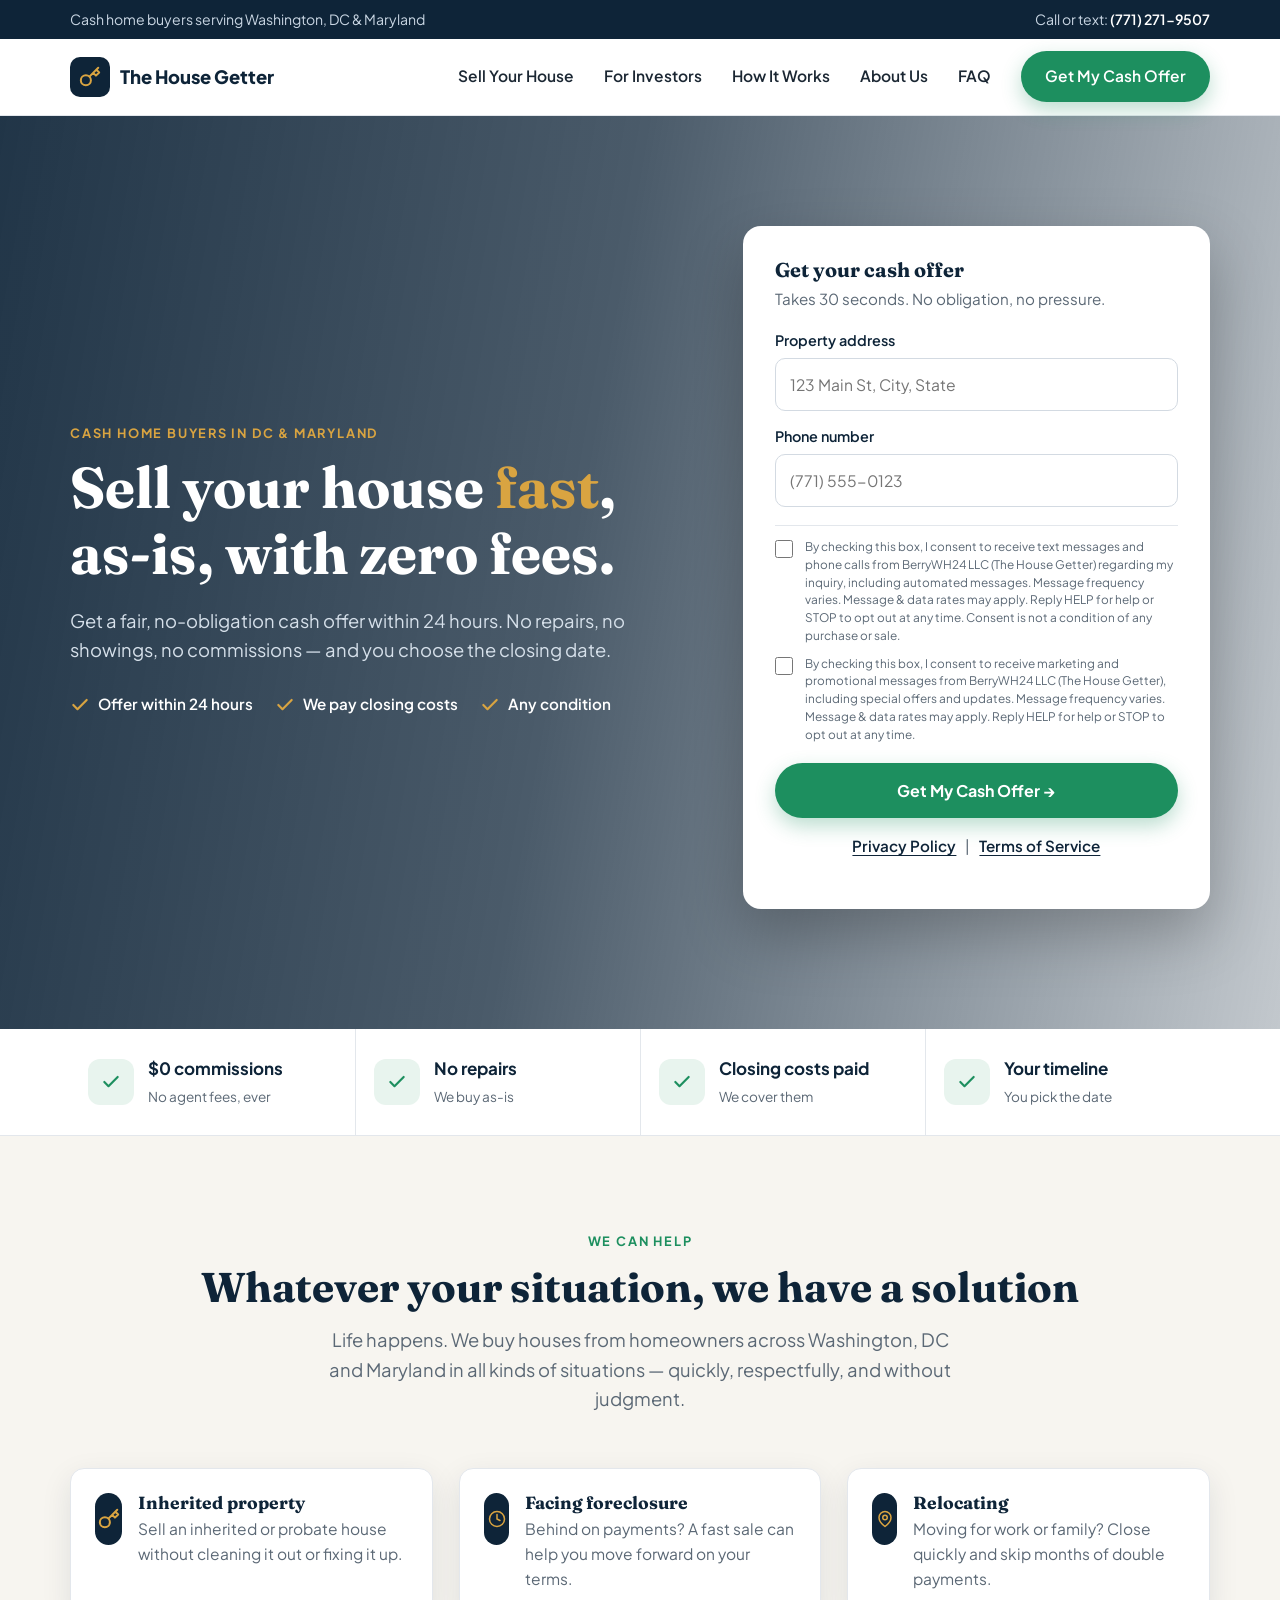
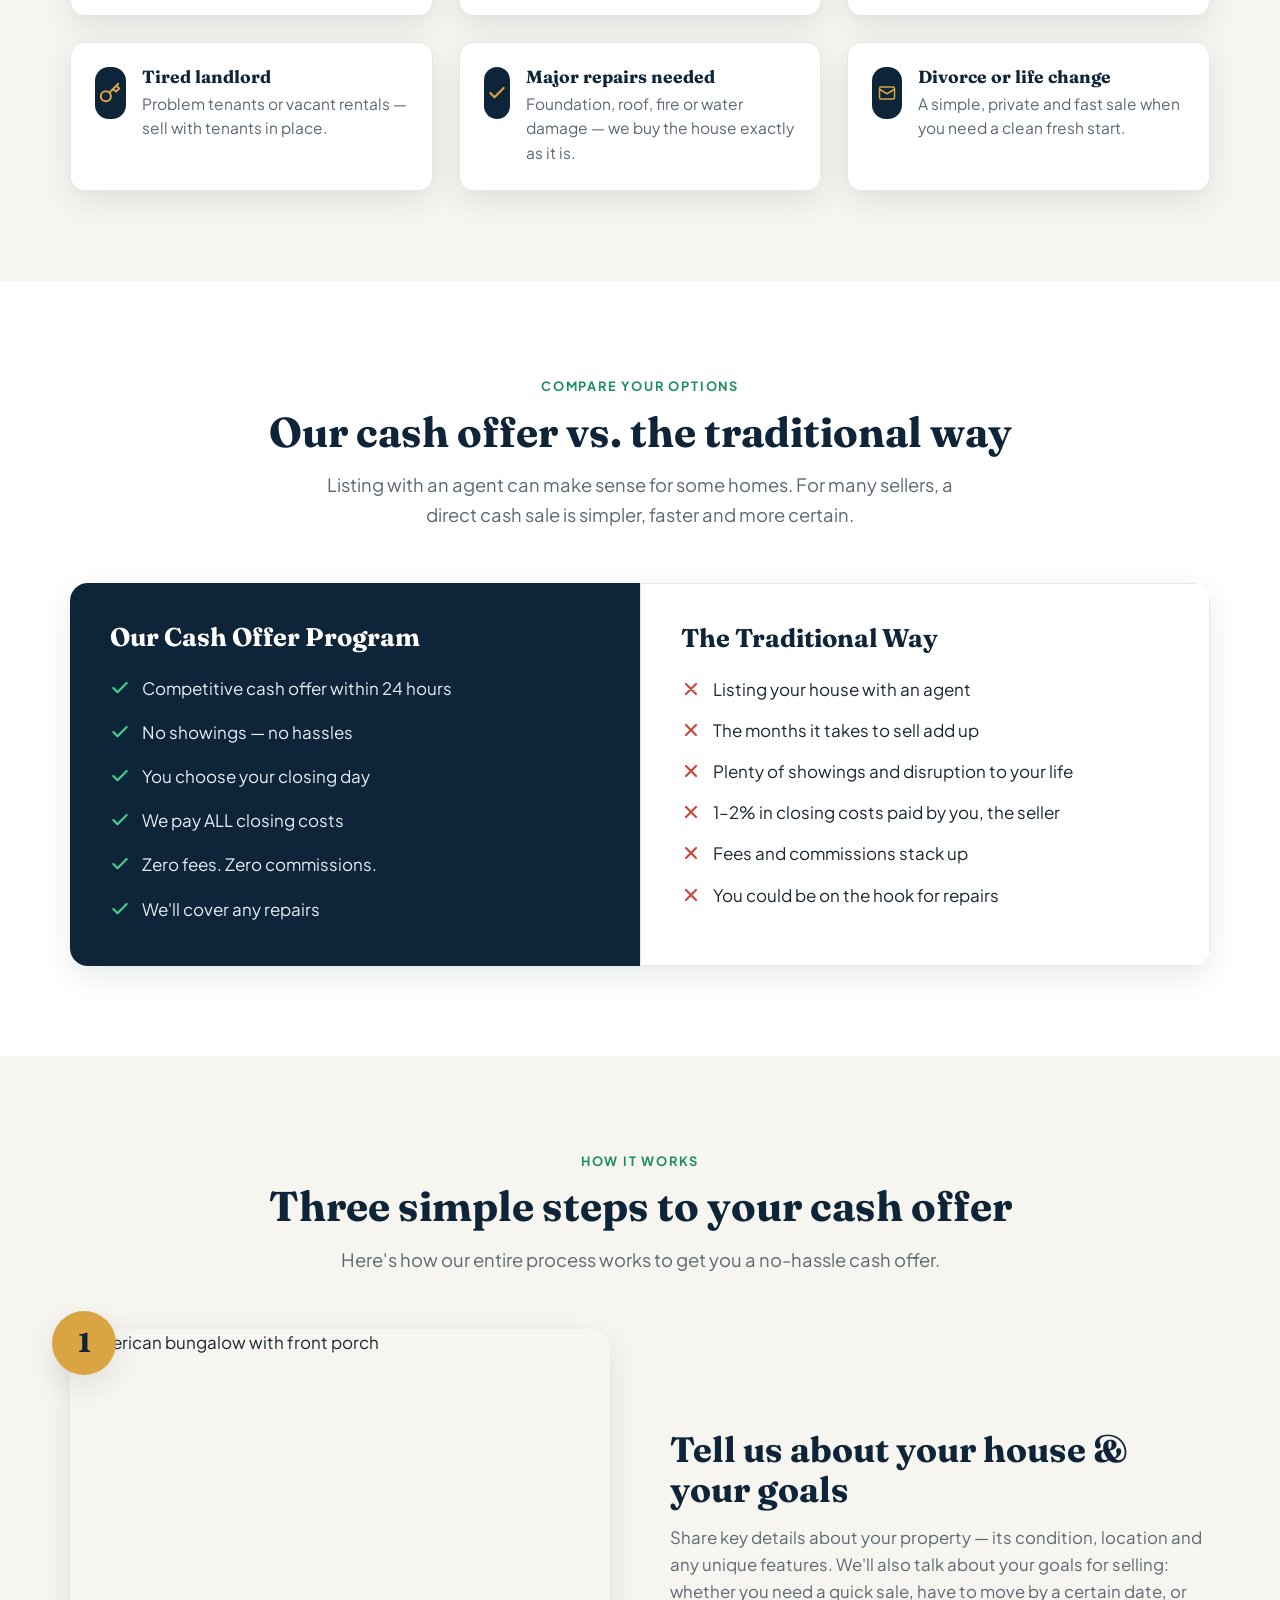
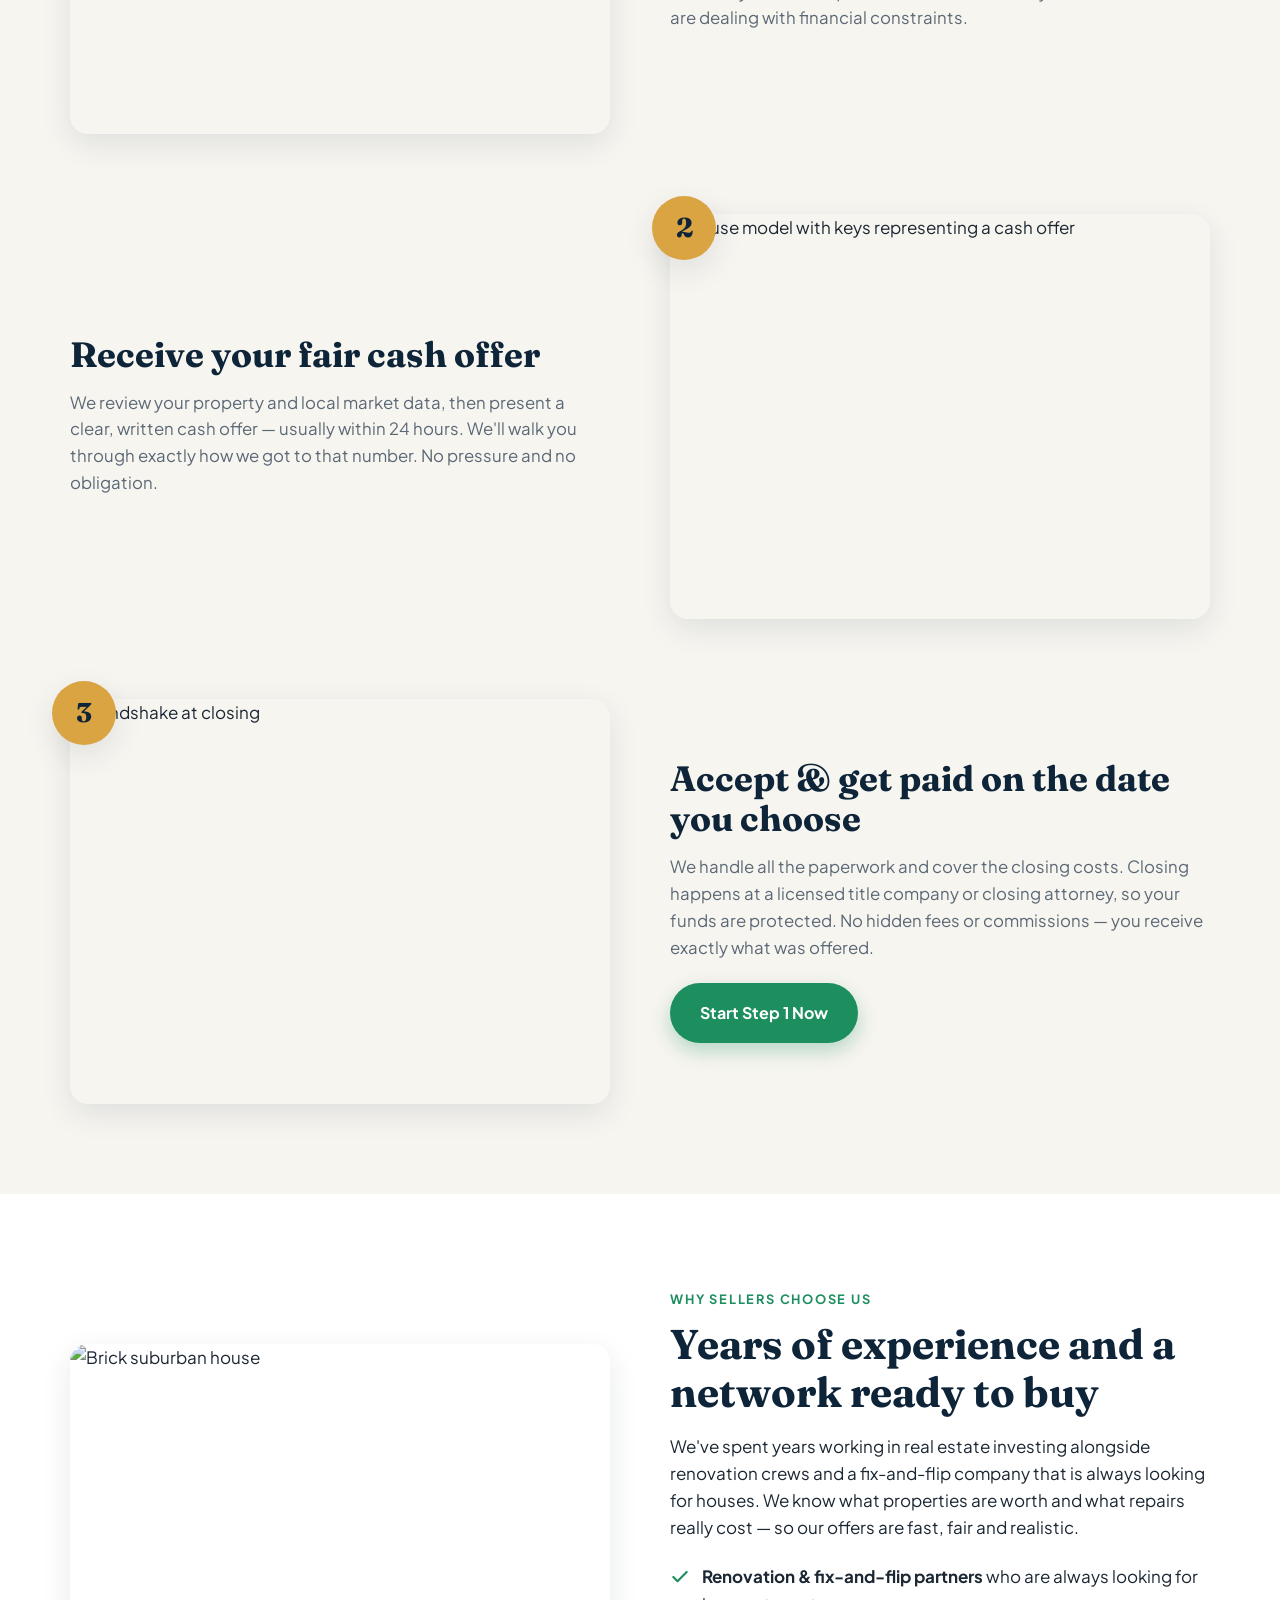
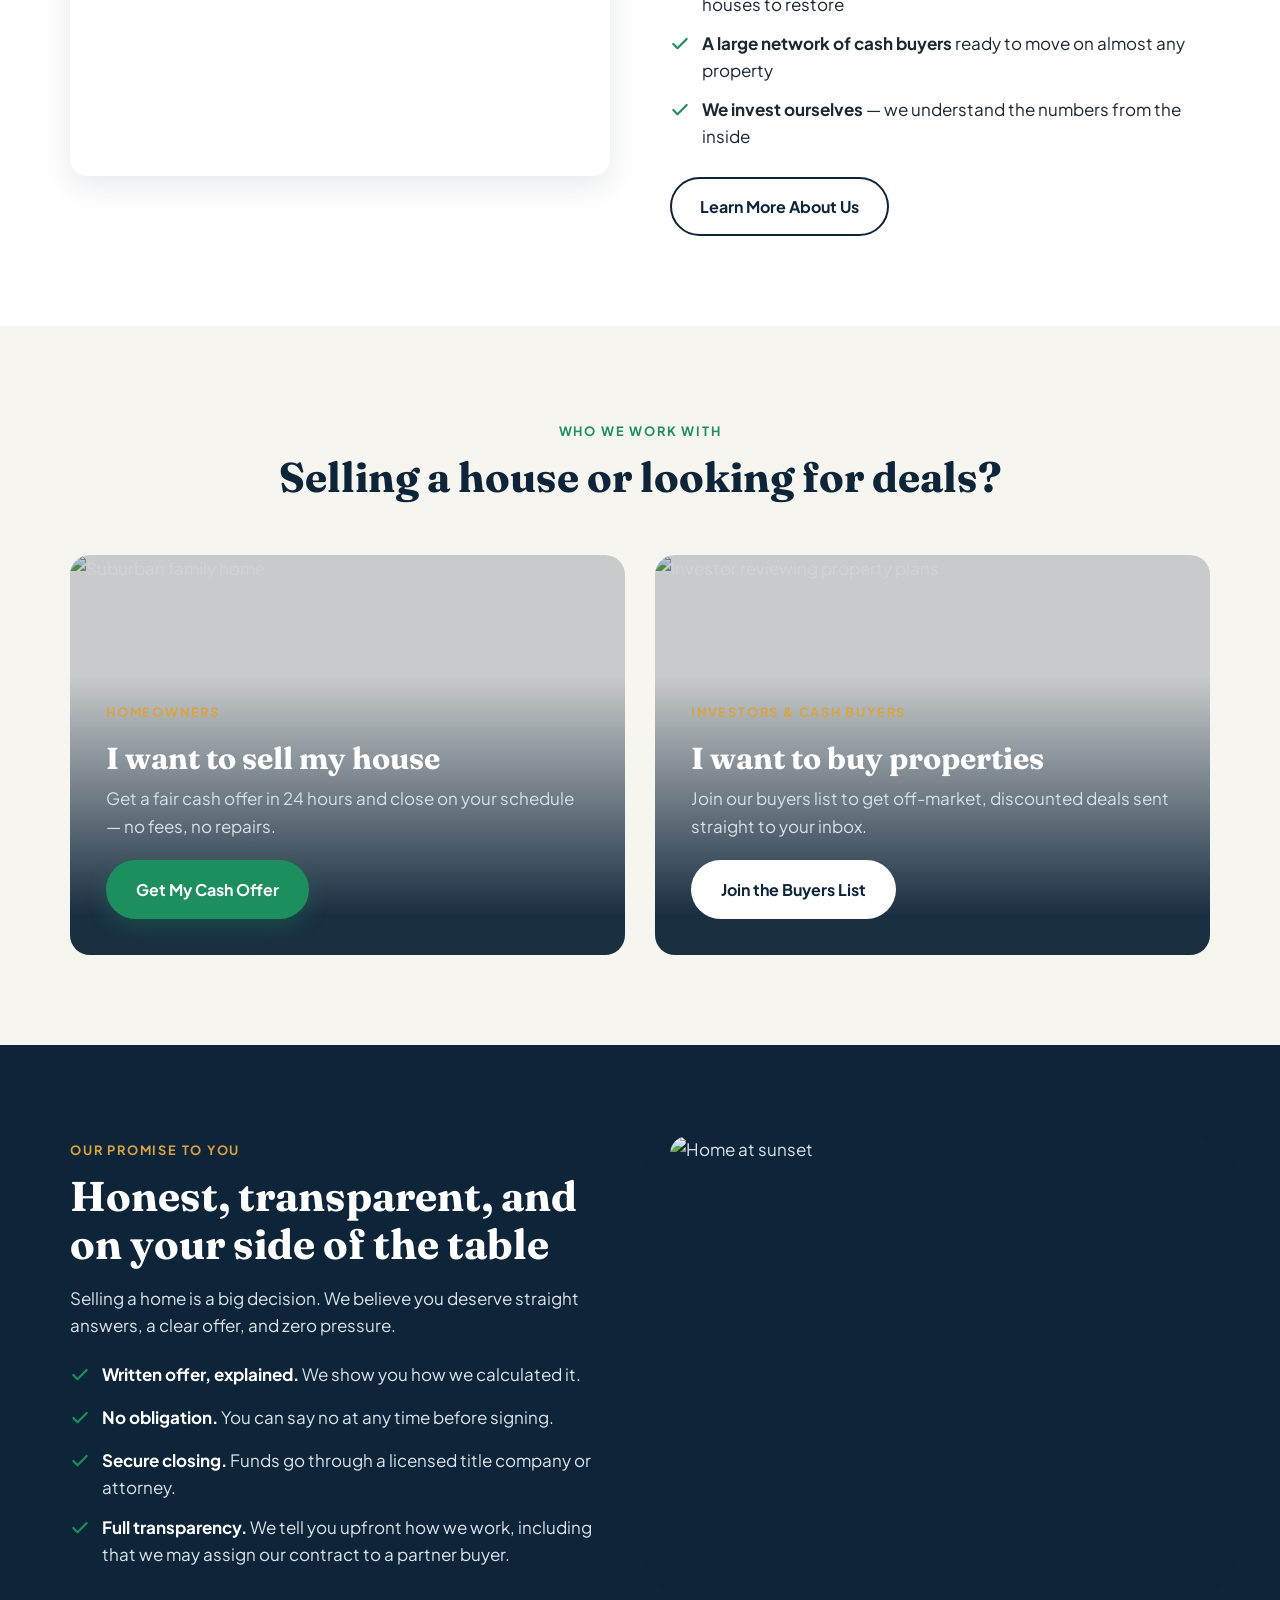
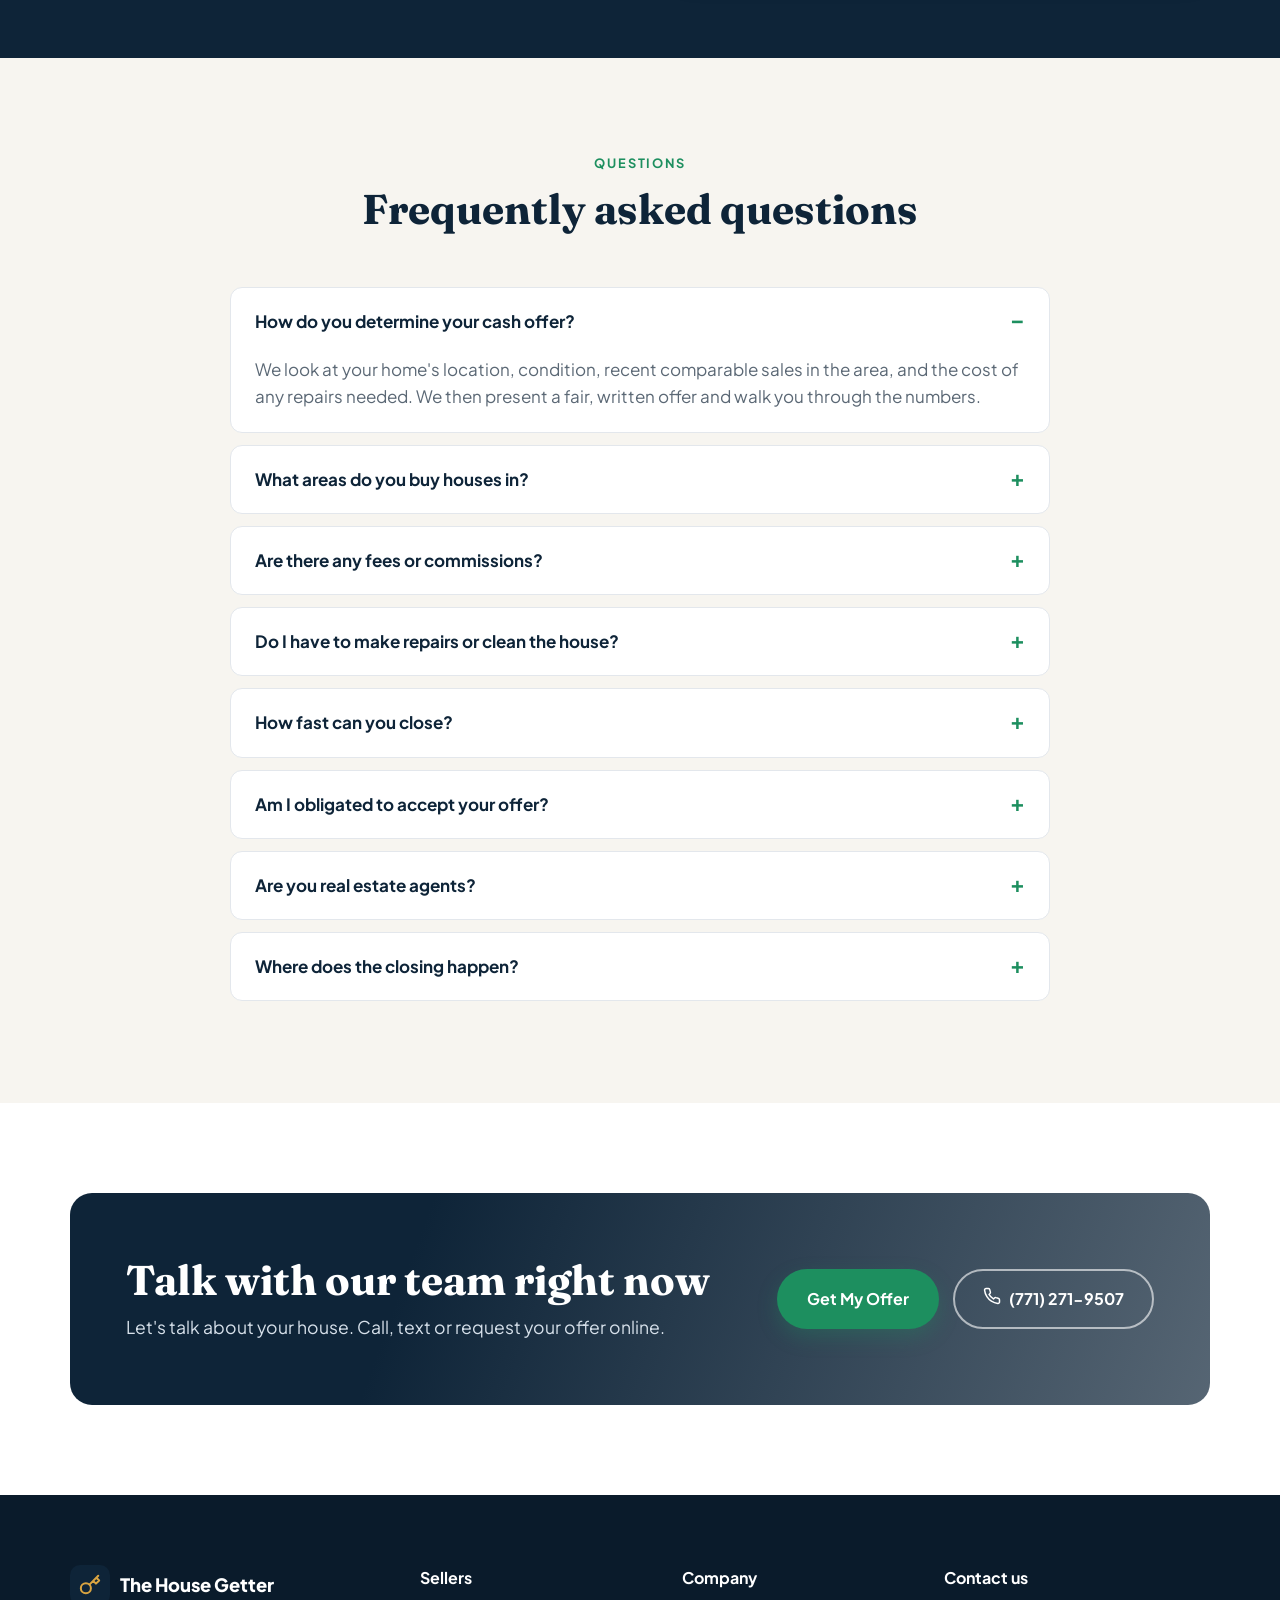
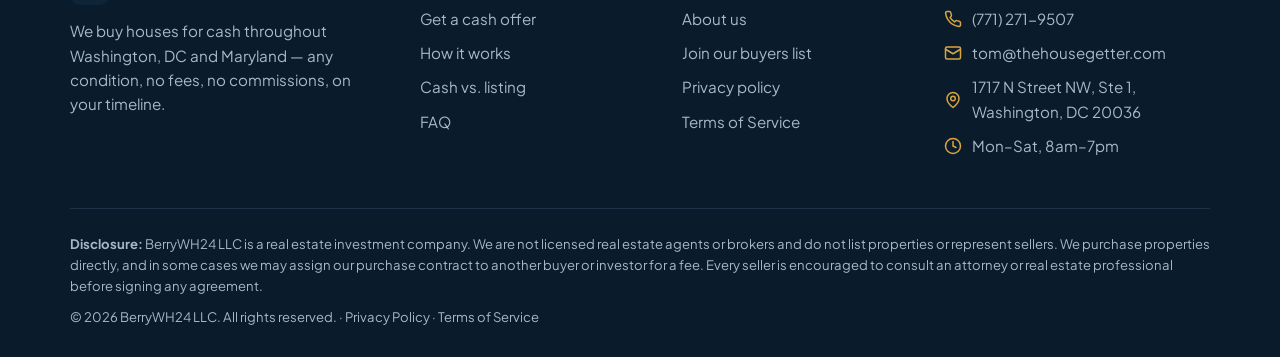
==== index.html @ cf53961e "The House Getter website: seller & buyer pages, forms connected to XLeads Co-Authored-By: Claude Opu" ====
<!DOCTYPE html>
<html lang="en">
<head>
  <meta charset="UTF-8">
  <meta name="viewport" content="width=device-width, initial-scale=1">
  <title>Sell Your House Fast for Cash in Washington, DC &amp; Maryland | The House Getter</title>
  <meta name="description" content="We buy houses for cash in Washington, DC and Maryland. Get a fair, no-obligation cash offer within 24 hours. No repairs, no showings, no commissions — and you choose the closing date.">
  <link rel="preconnect" href="https://fonts.googleapis.com">
  <link rel="preconnect" href="https://fonts.gstatic.com" crossorigin>
  <link href="https://fonts.googleapis.com/css2?family=Fraunces:opsz,wght@9..144,600;9..144,700&family=Plus+Jakarta+Sans:wght@400;500;600;700;800&display=swap" rel="stylesheet">
  <link rel="stylesheet" href="assets/styles.css">
</head>
<body data-page="home">
  <div id="site-header"></div>

  <main>
    <!-- HERO -->
    <section class="hero" style="--hero-img:url('https://images.unsplash.com/photo-1570129477492-45c003edd2be?auto=format&fit=crop&w=2000&q=80')">
      <div class="container hero-grid">
        <div>
          <span class="eyebrow" style="color:var(--gold)">Cash home buyers in DC &amp; Maryland</span>
          <h1>Sell your house <em>fast</em>, as-is, with zero fees.</h1>
          <p class="lead">Get a fair, no-obligation cash offer within 24 hours. No repairs, no showings, no commissions — and you choose the closing date.</p>
          <div class="hero-badges">
            <span><span data-icon="check"></span>Offer within 24 hours</span>
            <span><span data-icon="check"></span>We pay closing costs</span>
            <span><span data-icon="check"></span>Any condition</span>
          </div>
        </div>
        <div class="quick-card">
          <h3>Get your cash offer</h3>
          <p>Takes 30 seconds. No obligation, no pressure.</p>
          <form action="sell.html#offer" method="get" data-quick style="display:grid;gap:14px">
            <div>
              <label for="q-address">Property address</label>
              <input id="q-address" name="address" placeholder="123 Main St, City, State" required autocomplete="street-address">
            </div>
            <div>
              <label for="q-phone">Phone number</label>
              <input id="q-phone" name="phone" type="tel" placeholder="(771) 555-0123" autocomplete="tel">
            </div>
            <div class="consent-block">
              <label class="consent"><input type="checkbox" name="smsConsentInfo" data-consent> <span>By checking this box, I consent to receive text messages and phone calls from <span data-c="legalName"></span> (<span data-c="company"></span>) regarding my inquiry, including automated messages. Message frequency varies. Message &amp; data rates may apply. Reply HELP for help or STOP to opt out at any time. Consent is not a condition of any purchase or sale.</span></label>
              <label class="consent"><input type="checkbox" name="smsConsentMarketing" data-consent> <span>By checking this box, I consent to receive marketing and promotional messages from <span data-c="legalName"></span> (<span data-c="company"></span>), including special offers and updates. Message frequency varies. Message &amp; data rates may apply. Reply HELP for help or STOP to opt out at any time.</span></label>
            </div>
            <button class="btn btn-primary btn-block" type="submit">Get My Cash Offer →</button>
          </form>
          <p class="form-links"><a href="privacy.html">Privacy Policy</a> | <a href="terms.html">Terms of Service</a></p>
        </div>
      </div>
    </section>

    <!-- TRUST STRIP -->
    <section class="trust-strip">
      <div class="container">
        <div class="trust-item"><div class="trust-icon" data-icon="check"></div><div><strong>$0 commissions</strong><small>No agent fees, ever</small></div></div>
        <div class="trust-item"><div class="trust-icon" data-icon="check"></div><div><strong>No repairs</strong><small>We buy as-is</small></div></div>
        <div class="trust-item"><div class="trust-icon" data-icon="check"></div><div><strong>Closing costs paid</strong><small>We cover them</small></div></div>
        <div class="trust-item"><div class="trust-icon" data-icon="check"></div><div><strong>Your timeline</strong><small>You pick the date</small></div></div>
      </div>
    </section>

    <!-- SITUATIONS -->
    <section class="section section-cream">
      <div class="container">
        <div class="section-head reveal">
          <span class="eyebrow">We can help</span>
          <h2>Whatever your situation, we have a solution</h2>
          <p class="lead">Life happens. We buy houses from homeowners across Washington, DC and Maryland in all kinds of situations — quickly, respectfully, and without judgment.</p>
        </div>
        <div class="grid-3">
          <div class="card situation reveal"><div class="icon-badge" data-icon="key"></div><div><h3>Inherited property</h3><p>Sell an inherited or probate house without cleaning it out or fixing it up.</p></div></div>
          <div class="card situation reveal"><div class="icon-badge" data-icon="clock"></div><div><h3>Facing foreclosure</h3><p>Behind on payments? A fast sale can help you move forward on your terms.</p></div></div>
          <div class="card situation reveal"><div class="icon-badge" data-icon="pin"></div><div><h3>Relocating</h3><p>Moving for work or family? Close quickly and skip months of double payments.</p></div></div>
          <div class="card situation reveal"><div class="icon-badge" data-icon="key"></div><div><h3>Tired landlord</h3><p>Problem tenants or vacant rentals — sell with tenants in place.</p></div></div>
          <div class="card situation reveal"><div class="icon-badge" data-icon="check"></div><div><h3>Major repairs needed</h3><p>Foundation, roof, fire or water damage — we buy the house exactly as it is.</p></div></div>
          <div class="card situation reveal"><div class="icon-badge" data-icon="mail"></div><div><h3>Divorce or life change</h3><p>A simple, private and fast sale when you need a clean fresh start.</p></div></div>
        </div>
      </div>
    </section>

    <!-- COMPARISON -->
    <section class="section" id="compare">
      <div class="container">
        <div class="section-head reveal">
          <span class="eyebrow">Compare your options</span>
          <h2>Our cash offer vs. the traditional way</h2>
          <p class="lead">Listing with an agent can make sense for some homes. For many sellers, a direct cash sale is simpler, faster and more certain.</p>
        </div>
        <div class="compare reveal">
          <div class="compare-col compare-ours">
            <h3>Our Cash Offer Program</h3>
            <ul>
              <li><span class="yes" data-icon="check"></span>Competitive cash offer within 24 hours</li>
              <li><span class="yes" data-icon="check"></span>No showings — no hassles</li>
              <li><span class="yes" data-icon="check"></span>You choose your closing day</li>
              <li><span class="yes" data-icon="check"></span>We pay ALL closing costs</li>
              <li><span class="yes" data-icon="check"></span>Zero fees. Zero commissions.</li>
              <li><span class="yes" data-icon="check"></span>We'll cover any repairs</li>
            </ul>
          </div>
          <div class="compare-col compare-theirs">
            <h3>The Traditional Way</h3>
            <ul>
              <li><svg class="no" width="20" height="20" viewBox="0 0 24 24" fill="none" stroke="currentColor" stroke-width="2.6" stroke-linecap="round"><path d="M18 6 6 18M6 6l12 12"/></svg>Listing your house with an agent</li>
              <li><svg class="no" width="20" height="20" viewBox="0 0 24 24" fill="none" stroke="currentColor" stroke-width="2.6" stroke-linecap="round"><path d="M18 6 6 18M6 6l12 12"/></svg>The months it takes to sell add up</li>
              <li><svg class="no" width="20" height="20" viewBox="0 0 24 24" fill="none" stroke="currentColor" stroke-width="2.6" stroke-linecap="round"><path d="M18 6 6 18M6 6l12 12"/></svg>Plenty of showings and disruption to your life</li>
              <li><svg class="no" width="20" height="20" viewBox="0 0 24 24" fill="none" stroke="currentColor" stroke-width="2.6" stroke-linecap="round"><path d="M18 6 6 18M6 6l12 12"/></svg>1–2% in closing costs paid by you, the seller</li>
              <li><svg class="no" width="20" height="20" viewBox="0 0 24 24" fill="none" stroke="currentColor" stroke-width="2.6" stroke-linecap="round"><path d="M18 6 6 18M6 6l12 12"/></svg>Fees and commissions stack up</li>
              <li><svg class="no" width="20" height="20" viewBox="0 0 24 24" fill="none" stroke="currentColor" stroke-width="2.6" stroke-linecap="round"><path d="M18 6 6 18M6 6l12 12"/></svg>You could be on the hook for repairs</li>
            </ul>
          </div>
        </div>
      </div>
    </section>

    <!-- HOW IT WORKS -->
    <section class="section section-cream" id="how">
      <div class="container">
        <div class="section-head reveal">
          <span class="eyebrow">How it works</span>
          <h2>Three simple steps to your cash offer</h2>
          <p class="lead">Here's how our entire process works to get you a no-hassle cash offer.</p>
        </div>
        <div>
          <div class="step reveal">
            <div class="step-img"><span class="step-num">1</span><img src="https://images.unsplash.com/photo-1572120360610-d971b9d7767c?auto=format&fit=crop&w=1200&q=80" alt="American bungalow with front porch" loading="lazy"></div>
            <div>
              <h3>Tell us about your house &amp; your goals</h3>
              <p>Share key details about your property — its condition, location and any unique features. We'll also talk about your goals for selling: whether you need a quick sale, have to move by a certain date, or are dealing with financial constraints.</p>
            </div>
          </div>
          <div class="step reveal">
            <div class="step-img"><span class="step-num">2</span><img src="https://images.unsplash.com/photo-1560518883-ce09059eeffa?auto=format&fit=crop&w=1200&q=80" alt="House model with keys representing a cash offer" loading="lazy"></div>
            <div>
              <h3>Receive your fair cash offer</h3>
              <p>We review your property and local market data, then present a clear, written cash offer — usually within 24 hours. We'll walk you through exactly how we got to that number. No pressure and no obligation.</p>
            </div>
          </div>
          <div class="step reveal">
            <div class="step-img"><span class="step-num">3</span><img src="https://images.unsplash.com/photo-1521791136064-7986c2920216?auto=format&fit=crop&w=1200&q=80" alt="Handshake at closing" loading="lazy"></div>
            <div>
              <h3>Accept &amp; get paid on the date you choose</h3>
              <p>We handle all the paperwork and cover the closing costs. Closing happens at a licensed title company or closing attorney, so your funds are protected. No hidden fees or commissions — you receive exactly what was offered.</p>
              <a href="sell.html#offer" class="btn btn-primary" style="margin-top:22px">Start Step 1 Now</a>
            </div>
          </div>
        </div>
      </div>
    </section>

    <!-- EXPERIENCE -->
    <section class="section">
      <div class="container split">
        <img class="reveal" src="https://images.unsplash.com/photo-1598228723793-52759bba239c?auto=format&fit=crop&w=1200&q=80" alt="Brick suburban house" loading="lazy">
        <div class="reveal">
          <span class="eyebrow">Why sellers choose us</span>
          <h2>Years of experience and a network ready to buy</h2>
          <p style="margin-top:16px">We've spent years working in real estate investing alongside renovation crews and a fix-and-flip company that is always looking for houses. We know what properties are worth and what repairs really cost — so our offers are fast, fair and realistic.</p>
          <ul class="check-list">
            <li><span data-icon="check"></span><span><strong>Renovation &amp; fix-and-flip partners</strong> who are always looking for houses to restore</span></li>
            <li><span data-icon="check"></span><span><strong>A large network of cash buyers</strong> ready to move on almost any property</span></li>
            <li><span data-icon="check"></span><span><strong>We invest ourselves</strong> — we understand the numbers from the inside</span></li>
          </ul>
          <a href="about.html" class="btn btn-outline" style="margin-top:26px">Learn More About Us</a>
        </div>
      </div>
    </section>

    <!-- AUDIENCES -->
    <section class="section section-cream">
      <div class="container">
        <div class="section-head reveal">
          <span class="eyebrow">Who we work with</span>
          <h2>Selling a house or looking for deals?</h2>
        </div>
        <div class="grid-2">
          <a class="audience reveal" href="sell.html">
            <img src="https://images.unsplash.com/photo-1592595896551-12b371d546d5?auto=format&fit=crop&w=1200&q=80" alt="Suburban family home" loading="lazy">
            <div class="audience-body">
              <span class="eyebrow" style="color:var(--gold)">Homeowners</span>
              <h3>I want to sell my house</h3>
              <p>Get a fair cash offer in 24 hours and close on your schedule — no fees, no repairs.</p>
              <span class="btn btn-primary">Get My Cash Offer</span>
            </div>
          </a>
          <a class="audience reveal" href="buyers.html">
            <img src="https://images.unsplash.com/photo-1503387762-592deb58ef4e?auto=format&fit=crop&w=1200&q=80" alt="Investor reviewing property plans" loading="lazy">
            <div class="audience-body">
              <span class="eyebrow" style="color:var(--gold)">Investors &amp; cash buyers</span>
              <h3>I want to buy properties</h3>
              <p>Join our buyers list to get off-market, discounted deals sent straight to your inbox.</p>
              <span class="btn btn-light">Join the Buyers List</span>
            </div>
          </a>
        </div>
      </div>
    </section>

    <!-- PROMISE -->
    <section class="section section-navy">
      <div class="container split">
        <div class="reveal">
          <span class="eyebrow">Our promise to you</span>
          <h2>Honest, transparent, and on your side of the table</h2>
          <p style="margin-top:16px">Selling a home is a big decision. We believe you deserve straight answers, a clear offer, and zero pressure.</p>
          <ul class="check-list">
            <li><span data-icon="check" style="color:var(--gold)"></span><span><strong style="color:#fff">Written offer, explained.</strong> We show you how we calculated it.</span></li>
            <li><span data-icon="check" style="color:var(--gold)"></span><span><strong style="color:#fff">No obligation.</strong> You can say no at any time before signing.</span></li>
            <li><span data-icon="check" style="color:var(--gold)"></span><span><strong style="color:#fff">Secure closing.</strong> Funds go through a licensed title company or attorney.</span></li>
            <li><span data-icon="check" style="color:var(--gold)"></span><span><strong style="color:#fff">Full transparency.</strong> We tell you upfront how we work, including that we may assign our contract to a partner buyer.</span></li>
          </ul>
        </div>
        <img class="reveal" src="https://images.unsplash.com/photo-1449844908441-8829872d2607?auto=format&fit=crop&w=1200&q=80" alt="Home at sunset" loading="lazy">
      </div>
    </section>

    <!-- FAQ -->
    <section class="section section-cream" id="faq">
      <div class="container">
        <div class="section-head reveal">
          <span class="eyebrow">Questions</span>
          <h2>Frequently asked questions</h2>
        </div>
        <div class="faq reveal">
          <details open><summary>How do you determine your cash offer?</summary><p>We look at your home's location, condition, recent comparable sales in the area, and the cost of any repairs needed. We then present a fair, written offer and walk you through the numbers.</p></details>
          <details><summary>What areas do you buy houses in?</summary><p>We buy houses throughout Washington, DC and Maryland — including Prince George's County, Montgomery County, Baltimore and the surrounding areas. Not sure if we cover your property? Just ask us.</p></details>
          <details><summary>Are there any fees or commissions?</summary><p>No. There are no agent commissions and no fees to you. We also pay the standard closing costs. The amount we offer is the amount you walk away with (minus any existing mortgage or liens on the property).</p></details>
          <details><summary>Do I have to make repairs or clean the house?</summary><p>Not at all. We buy houses as-is — you can even leave behind any items you don't want to take with you.</p></details>
          <details><summary>How fast can you close?</summary><p>It depends on the title work, but we can often close in as little as 7–14 days. If you need more time, that's fine too — you choose the closing date.</p></details>
          <details><summary>Am I obligated to accept your offer?</summary><p>No. Our offer is 100% free and with no obligation. If it isn't right for you, you simply say no.</p></details>
          <details><summary>Are you real estate agents?</summary><p>No. We are real estate investors who buy properties directly. We don't list homes and we don't charge commissions. In some cases, we may partner with or assign our purchase contract to another investor, and we will always be upfront with you about that.</p></details>
          <details><summary>Where does the closing happen?</summary><p>Every closing is handled by a licensed, independent title company or real estate attorney. They make sure the title is clear and that you receive your funds securely.</p></details>
        </div>
      </div>
    </section>

    <!-- CTA -->
    <section class="section">
      <div class="container">
        <div class="cta-band reveal" style="--cta-img:url('https://images.unsplash.com/photo-1605276374104-dee2a0ed3cd6?auto=format&fit=crop&w=1600&q=80')">
          <div>
            <h2>Talk with our team right now</h2>
            <p>Let's talk about your house. Call, text or request your offer online.</p>
          </div>
          <div class="hero-actions" style="margin-top:0">
            <a href="sell.html#offer" class="btn btn-primary">Get My Offer</a>
            <a data-href="tel" class="btn btn-ghost"><span data-icon="phone"></span><span data-c="phone"></span></a>
          </div>
        </div>
      </div>
    </section>
  </main>

  <div id="site-footer"></div>
  <script src="assets/main.js"></script>
</body>
</html>
---- assets/styles.css ----
/* ===== Base ===== */
:root {
  --navy: #0e2438;
  --navy-2: #163452;
  --ink: #1b2733;
  --muted: #5b6875;
  --line: #e3e7ec;
  --cream: #f7f5f0;
  --white: #ffffff;
  --green: #1d8f5f;
  --green-dark: #146b47;
  --gold: #d9a441;
  --red: #c94a3d;
  --radius: 14px;
  --shadow: 0 10px 30px rgba(14, 36, 56, 0.10);
  --max: 1180px;
}

* { box-sizing: border-box; margin: 0; padding: 0; }
html { scroll-behavior: smooth; }
body {
  font-family: "Plus Jakarta Sans", system-ui, -apple-system, sans-serif;
  color: var(--ink);
  background: var(--white);
  line-height: 1.6;
  font-size: 17px;
}
img { max-width: 100%; display: block; }
a { color: inherit; }
h1, h2, h3 { font-family: "Fraunces", Georgia, serif; line-height: 1.15; color: var(--navy); font-weight: 700; }
h1 { font-size: clamp(2.2rem, 5vw, 3.6rem); }
h2 { font-size: clamp(1.8rem, 3.6vw, 2.6rem); }
h3 { font-size: 1.25rem; }
p + p { margin-top: 1em; }

.container { width: 100%; max-width: var(--max); margin: 0 auto; padding: 0 20px; }
.section { padding: 90px 0; }
.section-cream { background: var(--cream); }
.section-navy { background: var(--navy); color: #dbe4ee; }
.section-navy h2, .section-navy h3 { color: var(--white); }
.eyebrow {
  display: inline-block; font-size: .8rem; font-weight: 700; letter-spacing: .14em;
  text-transform: uppercase; color: var(--green); margin-bottom: 12px;
}
.section-navy .eyebrow { color: var(--gold); }
.lead { font-size: 1.15rem; color: var(--muted); max-width: 640px; }
.section-head { text-align: center; margin-bottom: 54px; }
.section-head .lead { margin: 14px auto 0; }

/* ===== Buttons ===== */
.btn {
  display: inline-flex; align-items: center; justify-content: center; gap: 8px;
  padding: 15px 28px; border-radius: 999px; font-weight: 700; font-size: 1rem;
  text-decoration: none; border: 2px solid transparent; cursor: pointer;
  transition: transform .15s ease, background .15s ease, box-shadow .15s ease;
  font-family: inherit;
}
.btn:hover { transform: translateY(-2px); }
.btn-primary { background: var(--green); color: var(--white); box-shadow: 0 8px 20px rgba(29, 143, 95, .3); }
.btn-primary:hover { background: var(--green-dark); }
.btn-outline { border-color: var(--navy); color: var(--navy); background: transparent; }
.btn-outline:hover { background: var(--navy); color: var(--white); }
.btn-light { background: var(--white); color: var(--navy); }
.btn-ghost { border-color: rgba(255,255,255,.6); color: var(--white); }
.btn-ghost:hover { background: rgba(255,255,255,.12); }
.btn-block { width: 100%; }

/* ===== Header ===== */
.topbar { background: var(--navy); color: #c9d6e3; font-size: .88rem; }
.topbar .container { display: flex; justify-content: space-between; align-items: center; padding-top: 8px; padding-bottom: 8px; gap: 12px; }
.topbar a { text-decoration: none; color: var(--white); font-weight: 600; }
.site-header {
  position: sticky; top: 0; z-index: 50; background: rgba(255,255,255,.96);
  backdrop-filter: blur(8px); border-bottom: 1px solid var(--line);
}
.site-header .container { display: flex; align-items: center; justify-content: space-between; height: 76px; }
.logo { display: flex; align-items: center; gap: 10px; text-decoration: none; font-weight: 800; color: var(--navy); font-size: 1.15rem; }
.logo-mark {
  width: 40px; height: 40px; border-radius: 10px; background: var(--navy);
  display: grid; place-items: center; color: var(--gold);
}
.nav { display: flex; align-items: center; gap: 30px; }
.nav a { text-decoration: none; font-weight: 600; color: var(--ink); font-size: .97rem; }
.nav a:hover, .nav a.active { color: var(--green); }
.nav .btn { padding: 11px 22px; color: var(--white); }
.nav-toggle { display: none; background: none; border: 0; cursor: pointer; padding: 8px; }
.nav-toggle span { display: block; width: 24px; height: 2px; background: var(--navy); margin: 5px 0; }

/* ===== Hero ===== */
.hero {
  position: relative; color: var(--white); padding: 110px 0 120px;
  background: linear-gradient(100deg, rgba(14,36,56,.92) 0%, rgba(14,36,56,.75) 45%, rgba(14,36,56,.25) 100%),
    var(--hero-img) center/cover no-repeat;
}
.hero h1 { color: var(--white); max-width: 680px; }
.hero h1 em { font-style: normal; color: var(--gold); }
.hero .lead { color: #d6e0ea; margin-top: 18px; }
.hero-grid { display: grid; grid-template-columns: 1.2fr .9fr; gap: 50px; align-items: center; }
.hero-badges { display: flex; flex-wrap: wrap; gap: 10px 22px; margin-top: 28px; }
.hero-badges span { display: flex; align-items: center; gap: 8px; font-weight: 600; font-size: .95rem; }
.hero-badges svg { color: var(--gold); flex-shrink: 0; }
.hero-actions { display: flex; flex-wrap: wrap; gap: 14px; margin-top: 32px; }
.hero-small { padding: 80px 0 90px; }

.quick-card {
  background: var(--white); color: var(--ink); border-radius: 18px; padding: 32px;
  box-shadow: 0 25px 60px rgba(0,0,0,.25);
}
.quick-card h3 { margin-bottom: 6px; }
.quick-card p { color: var(--muted); font-size: .95rem; margin-bottom: 18px; }

/* ===== Trust strip ===== */
.trust-strip { background: var(--white); border-bottom: 1px solid var(--line); }
.trust-strip .container { display: grid; grid-template-columns: repeat(4, 1fr); }
.trust-item { display: flex; align-items: center; gap: 14px; padding: 26px 18px; }
.trust-item + .trust-item { border-left: 1px solid var(--line); }
.trust-icon { width: 46px; height: 46px; border-radius: 12px; background: #e8f4ee; color: var(--green); display: grid; place-items: center; flex-shrink: 0; }
.trust-item strong { display: block; color: var(--navy); }
.trust-item small { color: var(--muted); font-size: .85rem; }

/* ===== Cards & grids ===== */
.grid-3 { display: grid; grid-template-columns: repeat(3, 1fr); gap: 26px; }
.grid-2 { display: grid; grid-template-columns: 1fr 1fr; gap: 30px; }
.card { background: var(--white); border: 1px solid var(--line); border-radius: var(--radius); padding: 30px; box-shadow: var(--shadow); }
.card h3 { margin: 14px 0 8px; }
.card p { color: var(--muted); font-size: .97rem; }
.icon-badge { width: 52px; height: 52px; border-radius: 14px; background: var(--navy); color: var(--gold); display: grid; place-items: center; }

/* Situations */
.situation { display: flex; gap: 16px; align-items: flex-start; padding: 24px; }
.situation h3 { margin: 0 0 4px; font-size: 1.1rem; }

/* ===== Comparison ===== */
.compare { display: grid; grid-template-columns: 1fr 1fr; border-radius: 18px; overflow: hidden; box-shadow: var(--shadow); }
.compare-col { padding: 40px; }
.compare-col h3 { font-size: 1.6rem; margin-bottom: 22px; }
.compare-ours { background: var(--navy); color: #e6edf4; }
.compare-ours h3 { color: var(--white); }
.compare-theirs { background: var(--white); border: 1px solid var(--line); }
.compare-col ul { list-style: none; display: grid; gap: 14px; }
.compare-col li { display: flex; gap: 12px; align-items: flex-start; }
.compare-col li svg { flex-shrink: 0; margin-top: 3px; }
.yes { color: #3fd08f; }
.no { color: var(--red); }

/* ===== Steps (How it works) ===== */
.step { display: grid; grid-template-columns: 1fr 1fr; gap: 60px; align-items: center; }
.step + .step { margin-top: 80px; }
.step:nth-child(even) .step-img { order: 2; }
.step-img { position: relative; }
.step-img img { border-radius: 18px; aspect-ratio: 4/3; object-fit: cover; width: 100%; box-shadow: var(--shadow); }
.step-num {
  position: absolute; top: -18px; left: -18px; width: 64px; height: 64px; border-radius: 50%;
  background: var(--gold); color: var(--navy); font-family: "Fraunces", serif; font-weight: 700;
  font-size: 1.7rem; display: grid; place-items: center; box-shadow: var(--shadow);
}
.step h3 { font-size: clamp(1.6rem, 3vw, 2.2rem); margin-bottom: 14px; }
.step p { color: var(--muted); font-size: 1.05rem; }

/* ===== Audience split ===== */
.audience { position: relative; border-radius: 20px; overflow: hidden; min-height: 400px; display: flex; align-items: flex-end; color: var(--white); text-decoration: none; }
.audience img { position: absolute; inset: 0; width: 100%; height: 100%; object-fit: cover; transition: transform .5s ease; }
.audience:hover img { transform: scale(1.05); }
.audience::after { content: ""; position: absolute; inset: 0; background: linear-gradient(to top, rgba(14,36,56,.95) 10%, rgba(14,36,56,.2) 70%); }
.audience-body { position: relative; z-index: 1; padding: 36px; }
.audience-body h3 { color: var(--white); font-size: 1.9rem; margin: 6px 0 10px; }
.audience-body p { color: #d6e0ea; margin-bottom: 20px; }

/* ===== Split with image ===== */
.split { display: grid; grid-template-columns: 1fr 1fr; gap: 60px; align-items: center; }
.split img { border-radius: 18px; box-shadow: var(--shadow); aspect-ratio: 5/4; object-fit: cover; width: 100%; }
.check-list { list-style: none; display: grid; gap: 12px; margin-top: 22px; }
.check-list li { display: flex; gap: 12px; }
.check-list svg { color: var(--green); flex-shrink: 0; margin-top: 4px; }

/* ===== Deals ===== */
.deal { background: var(--white); border-radius: var(--radius); overflow: hidden; border: 1px solid var(--line); box-shadow: var(--shadow); }
.deal-img { position: relative; }
.deal-img img { aspect-ratio: 3/2; object-fit: cover; width: 100%; }
.tag { position: absolute; top: 14px; left: 14px; background: var(--gold); color: var(--navy); font-weight: 700; font-size: .78rem; padding: 5px 12px; border-radius: 999px; text-transform: uppercase; letter-spacing: .06em; }
.deal-body { padding: 22px; }
.deal-body h3 { font-size: 1.15rem; margin-bottom: 4px; }
.deal-meta { color: var(--muted); font-size: .9rem; }
.deal-figures { display: grid; grid-template-columns: repeat(3, 1fr); gap: 8px; margin-top: 16px; padding-top: 16px; border-top: 1px solid var(--line); }
.deal-figures small { display: block; color: var(--muted); font-size: .75rem; text-transform: uppercase; letter-spacing: .05em; }
.deal-figures strong { color: var(--navy); }
.note { font-size: .85rem; color: var(--muted); text-align: center; margin-top: 22px; }

/* ===== FAQ ===== */
.faq { max-width: 820px; margin: 0 auto; }
.faq details { background: var(--white); border: 1px solid var(--line); border-radius: 12px; margin-bottom: 12px; }
.faq summary { cursor: pointer; padding: 20px 24px; font-weight: 700; color: var(--navy); list-style: none; display: flex; justify-content: space-between; gap: 16px; }
.faq summary::-webkit-details-marker { display: none; }
.faq summary::after { content: "+"; font-size: 1.4rem; line-height: 1; color: var(--green); }
.faq details[open] summary::after { content: "–"; }
.faq details p { padding: 0 24px 22px; color: var(--muted); }

/* ===== CTA band ===== */
.cta-band {
  position: relative; border-radius: 22px; overflow: hidden; padding: 64px 56px; color: var(--white);
  background: linear-gradient(110deg, var(--navy) 30%, rgba(14,36,56,.7)), var(--cta-img) center/cover;
  display: flex; justify-content: space-between; align-items: center; gap: 30px; flex-wrap: wrap;
}
.cta-band h2 { color: var(--white); }
.cta-band p { color: #d6e0ea; margin-top: 8px; font-size: 1.1rem; }

/* ===== Forms ===== */
.form-card { background: var(--white); border-radius: 18px; padding: 40px; box-shadow: var(--shadow); border: 1px solid var(--line); }
.form-grid { display: grid; grid-template-columns: 1fr 1fr; gap: 16px 18px; }
.form-grid .full { grid-column: 1 / -1; }
label { display: block; font-weight: 600; font-size: .9rem; color: var(--navy); margin-bottom: 6px; }
label .req { color: var(--red); }
input, select, textarea {
  width: 100%; padding: 13px 14px; border: 1.5px solid #d3dae2; border-radius: 10px;
  font: inherit; font-size: .98rem; color: var(--ink); background: var(--white);
}
input:focus, select:focus, textarea:focus { outline: none; border-color: var(--green); box-shadow: 0 0 0 4px rgba(29,143,95,.12); }
textarea { min-height: 110px; resize: vertical; }
fieldset { border: 0; }
legend { font-family: "Fraunces", serif; font-size: 1.2rem; color: var(--navy); font-weight: 700; margin-bottom: 14px; }
fieldset + fieldset { margin-top: 30px; padding-top: 26px; border-top: 1px solid var(--line); }
.consent { display: flex; gap: 12px; align-items: flex-start; font-size: .82rem; color: var(--muted); font-weight: 400; margin-top: 14px; line-height: 1.5; }
.consent input { width: 18px; height: 18px; margin-top: 2px; flex-shrink: 0; accent-color: var(--green); }
.consent a { color: var(--navy); }
.form-legal { font-size: .8rem; color: var(--muted); text-align: center; margin-top: 14px; }
.form-legal a { color: var(--navy); }
.form-msg { display: none; margin-top: 16px; padding: 16px; border-radius: 10px; font-weight: 600; }
.form-msg.ok { display: block; background: #e8f4ee; color: var(--green-dark); }
.form-msg.warn { display: block; background: #fdf3e1; color: #8a5a00; }
.chips { display: flex; flex-wrap: wrap; gap: 10px; }
.chips label { display: flex; align-items: center; gap: 8px; border: 1.5px solid #d3dae2; border-radius: 999px; padding: 8px 16px; font-weight: 500; cursor: pointer; margin: 0; }
.chips input { width: auto; accent-color: var(--green); }

.side-panel { display: grid; gap: 22px; align-content: start; }
.side-panel .card { padding: 26px; }
.mini-steps { list-style: none; counter-reset: s; display: grid; gap: 16px; margin-top: 14px; }
.mini-steps li { counter-increment: s; display: grid; grid-template-columns: 34px 1fr; gap: 12px; color: var(--muted); font-size: .95rem; }
.mini-steps li::before { content: counter(s); width: 34px; height: 34px; border-radius: 50%; background: var(--navy); color: var(--gold); display: grid; place-items: center; font-weight: 700; }
.mini-steps strong { color: var(--navy); display: block; }
.layout-form { display: grid; grid-template-columns: 1.6fr 1fr; gap: 36px; align-items: start; }

/* ===== Disclosure ===== */
.disclosure { background: #fff8e9; border: 1px solid #f0dcb0; border-radius: 12px; padding: 18px 22px; font-size: .9rem; color: #6b5420; }
.disclosure strong { color: #4f3d12; }

/* ===== Legal pages ===== */
.legal { max-width: 820px; margin: 0 auto; }
.legal h2 { font-size: 1.4rem; margin: 36px 0 10px; }
.legal p, .legal li { color: #3b4753; }
.legal ul { padding-left: 22px; margin-top: 8px; }
.legal li + li { margin-top: 6px; }

/* ===== Footer ===== */
.site-footer { background: #0a1b2b; color: #a9b8c7; padding: 70px 0 30px; font-size: .95rem; }
.footer-grid { display: grid; grid-template-columns: 1.4fr 1fr 1fr 1.2fr; gap: 40px; }
.site-footer h4 { color: var(--white); font-size: 1rem; margin-bottom: 16px; }
.site-footer ul { list-style: none; display: grid; gap: 10px; }
.site-footer a { text-decoration: none; }
.site-footer a:hover { color: var(--white); }
.site-footer .logo { color: var(--white); margin-bottom: 14px; }
.footer-contact li { display: flex; gap: 10px; align-items: center; }
.footer-contact svg { color: var(--gold); flex-shrink: 0; }
.footer-bottom { border-top: 1px solid #1f3348; margin-top: 50px; padding-top: 24px; font-size: .82rem; }
.footer-bottom p + p { margin-top: 10px; }

/* ===== Reveal animation ===== */
.reveal { opacity: 0; transform: translateY(24px); transition: opacity .7s ease, transform .7s ease; }
.reveal.in { opacity: 1; transform: none; }
@media (prefers-reduced-motion: reduce) { .reveal { opacity: 1; transform: none; transition: none; } }

/* ===== Responsive ===== */
@media (max-width: 980px) {
  .hero-grid, .split, .step, .layout-form, .grid-2, .compare { grid-template-columns: 1fr; }
  .step:nth-child(even) .step-img { order: 0; }
  .grid-3 { grid-template-columns: 1fr 1fr; }
  .trust-strip .container { grid-template-columns: 1fr 1fr; }
  .trust-item:nth-child(3) { border-left: 0; }
  .trust-item:nth-child(n+3) { border-top: 1px solid var(--line); }
  .footer-grid { grid-template-columns: 1fr 1fr; }
  .nav {
    position: fixed; inset: 76px 0 auto 0; background: var(--white); flex-direction: column;
    align-items: stretch; gap: 0; padding: 10px 20px 24px; border-bottom: 1px solid var(--line);
    box-shadow: var(--shadow); display: none;
  }
  .nav.open { display: flex; }
  .nav a { padding: 14px 0; border-bottom: 1px solid var(--line); }
  .nav .btn { margin-top: 16px; border-bottom: 0; }
  .nav-toggle { display: block; }
}
@media (max-width: 640px) {
  body { font-size: 16px; }
  .section { padding: 64px 0; }
  .container { padding: 0 16px; }
  .grid-3, .form-grid, .footer-grid, .trust-strip .container { grid-template-columns: 1fr; }
  .trust-item + .trust-item { border-left: 0; border-top: 1px solid var(--line); }
  .hero { padding: 70px 0 80px; }
  .form-card, .compare-col { padding: 26px 20px; }
  .cta-band { padding: 40px 24px; }
  .topbar .hide-sm { display: none; }
  .step-num { left: 10px; top: -14px; width: 52px; height: 52px; font-size: 1.4rem; }
  .deal-figures { grid-template-columns: 1fr 1fr 1fr; }
}

/* ===== Consent block & policy links under forms ===== */
.consent-block { margin-top: 24px; padding-top: 18px; border-top: 1px solid var(--line); }
.consent-block .consent:first-child { margin-top: 0; }
.quick-card .consent-block { margin-top: 4px; padding-top: 12px; }
.quick-card .consent { font-size: .74rem; margin-top: 10px; }
.form-links { text-align: center; margin-top: 16px; font-size: .9rem; color: var(--muted); }
.form-links a { color: var(--navy); font-weight: 600; text-decoration: underline; text-underline-offset: 3px; margin: 0 6px; }
.form-links a:hover { color: var(--green); }
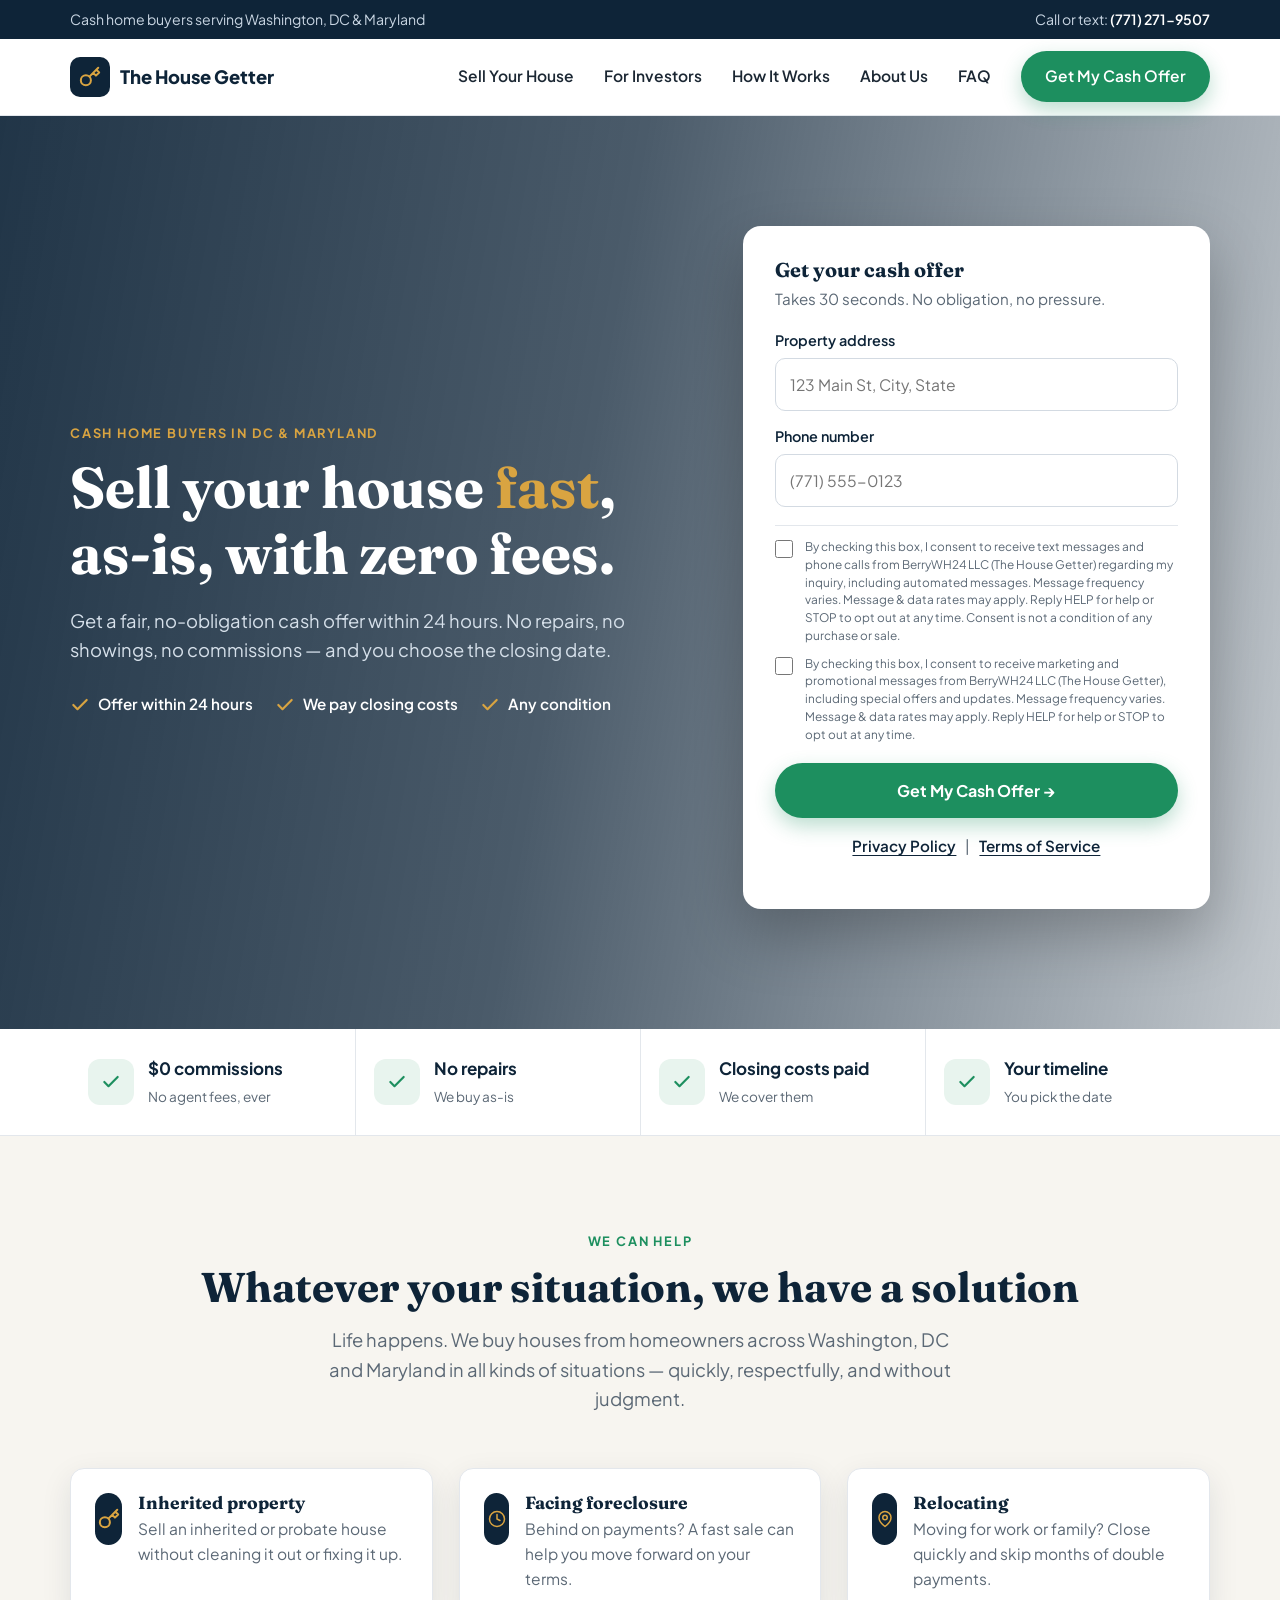
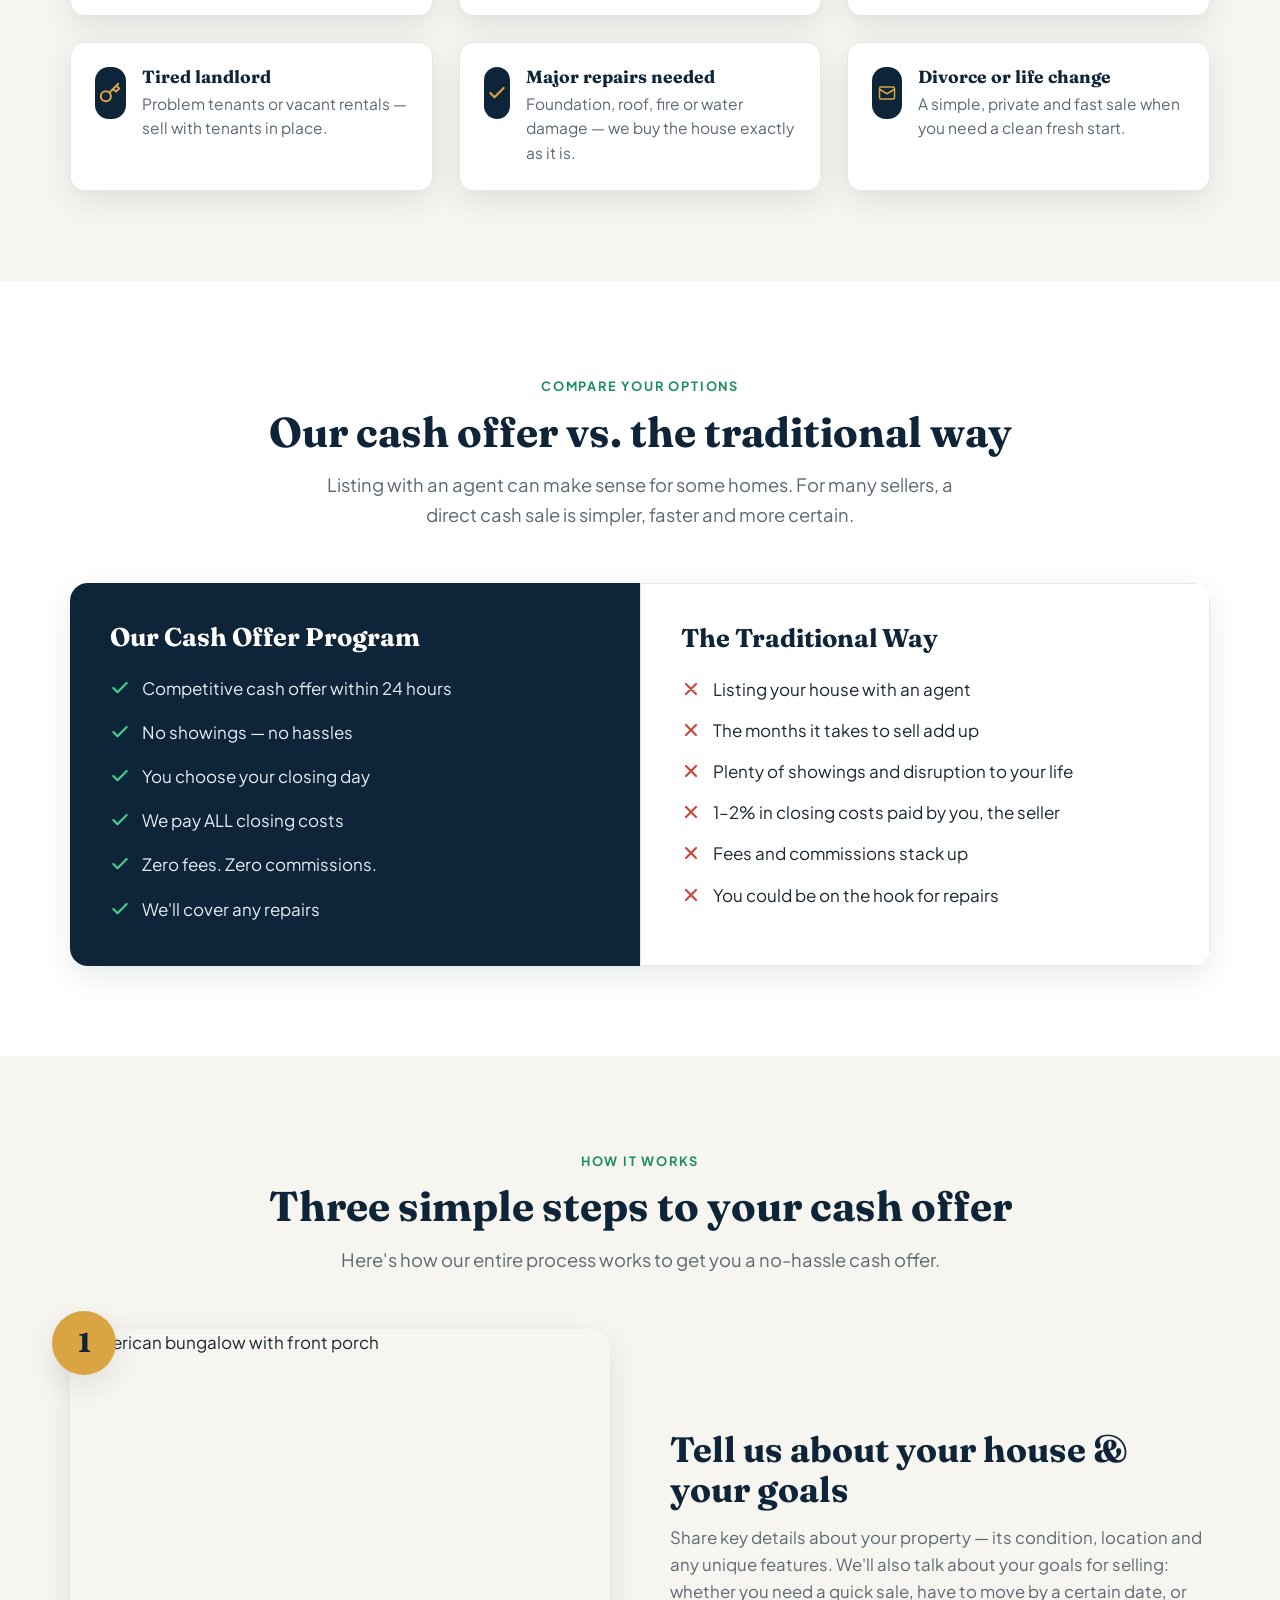
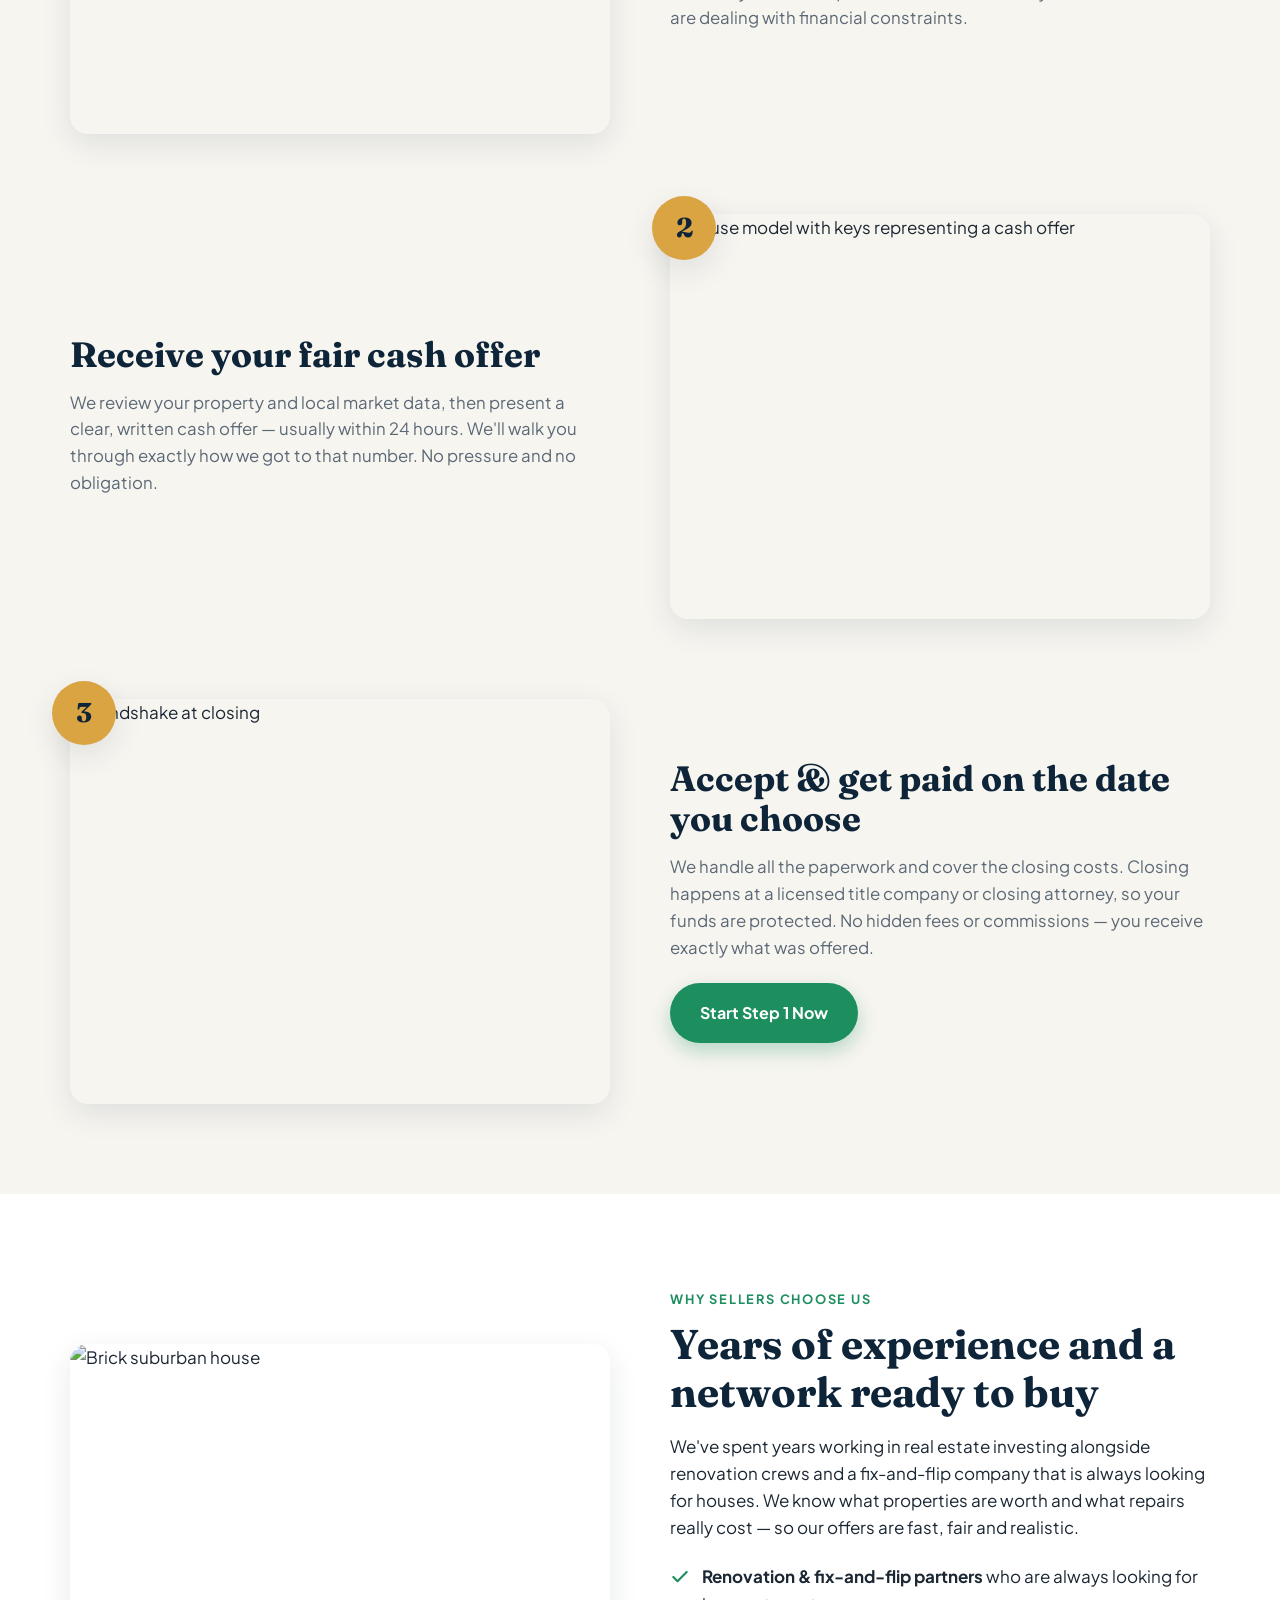
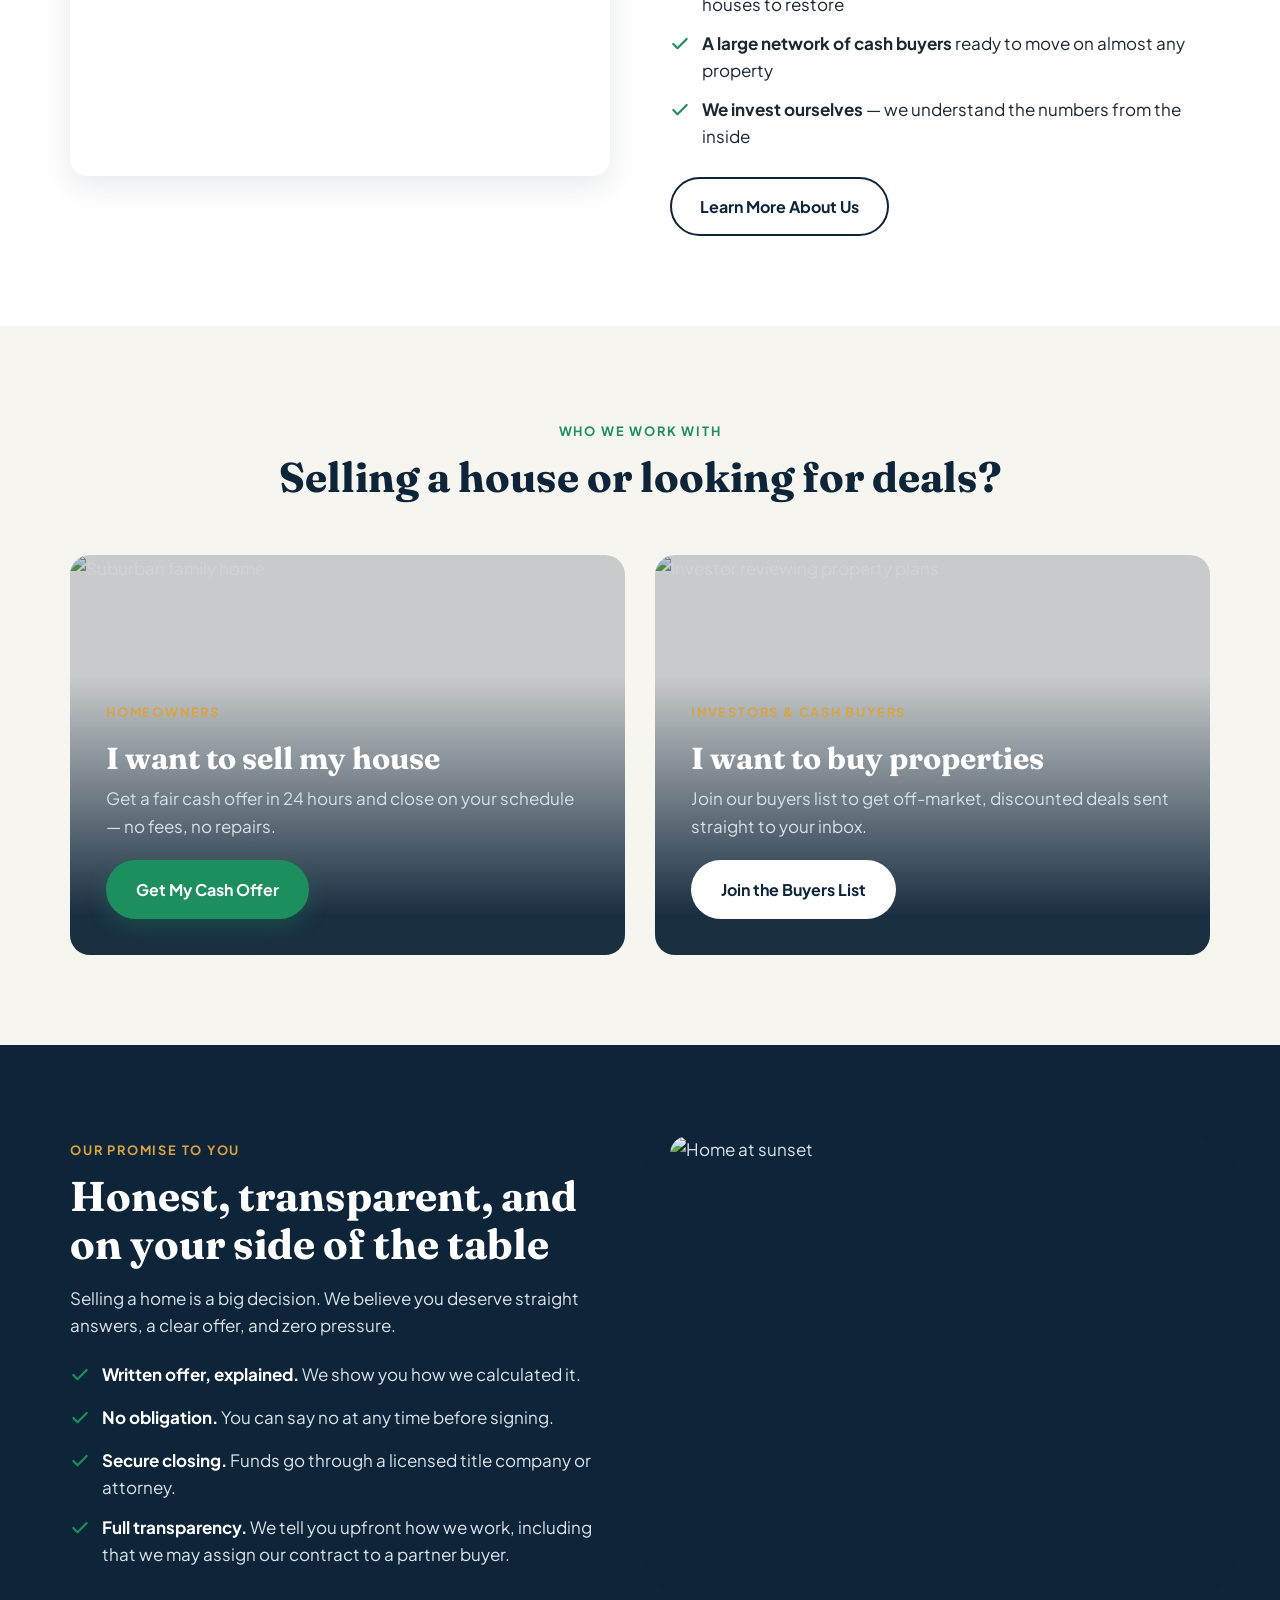
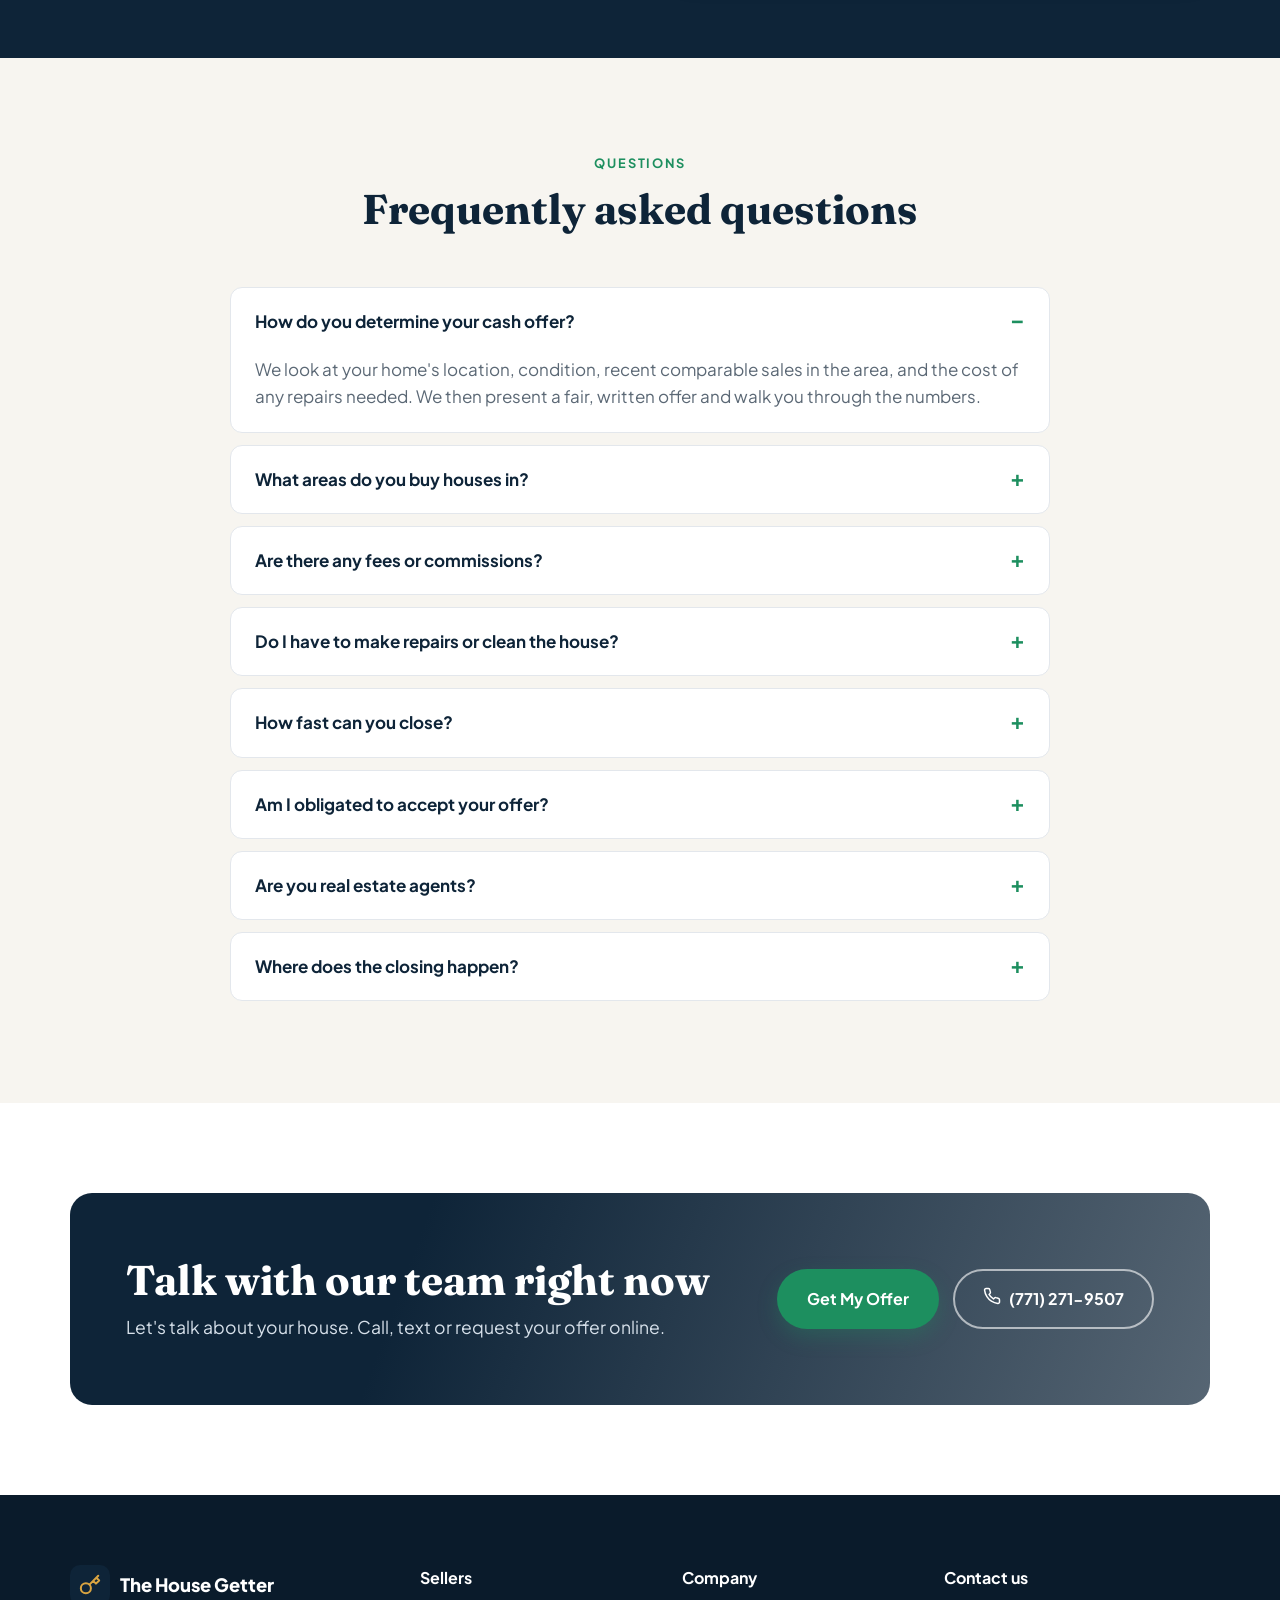
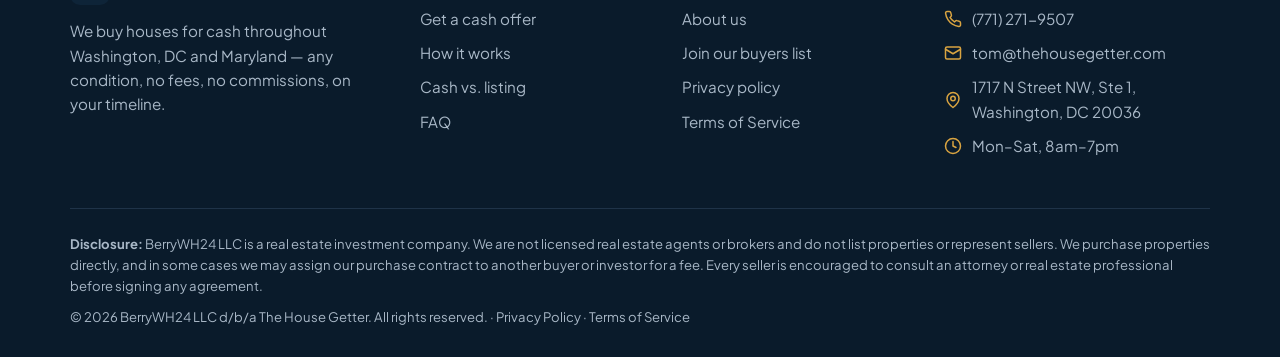
==== commit e22c9cf3: "Prerender header, footer and business details into static HTML for crawlers Co-Authored-By: Claude O" ====
--- a/index.html
+++ b/index.html
@@ -11,7 +11,23 @@
   <link rel="stylesheet" href="assets/styles.css">
 </head>
 <body data-page="home">
-  <div id="site-header"></div>
+  <div id="site-header">
+    <div class="topbar"><div class="container">
+      <span class="hide-sm">Cash home buyers serving <span data-c="serviceArea">Washington, DC &amp; Maryland</span></span>
+      <span>Call or text: <a data-href="tel" data-c="phone" href="tel:7712719507">(771) 271-9507</a></span>
+    </div></div>
+    <header class="site-header"><div class="container">
+      <a href="index.html" class="logo"><span class="logo-mark"><svg width="22" height="22" viewBox="0 0 24 24" fill="none" stroke="currentColor" stroke-width="2.2" stroke-linecap="round" stroke-linejoin="round"><circle cx="7.5" cy="15.5" r="5.5"></circle><path d="m21 2-9.6 9.6M15.5 7.5l3 3L22 7l-3-3"></path></svg></span><span data-c="company">The House Getter</span></a>
+      <button class="nav-toggle" aria-label="Open menu" aria-expanded="false"><span></span><span></span><span></span></button>
+      <nav class="nav">
+        <a href="sell.html">Sell Your House</a>
+        <a href="buyers.html">For Investors</a>
+        <a href="index.html#how">How It Works</a>
+        <a href="about.html">About Us</a>
+        <a href="index.html#faq">FAQ</a>
+        <a href="sell.html#offer" class="btn btn-primary">Get My Cash Offer</a>
+      </nav>
+    </div></header></div>
 
   <main>
     <!-- HERO -->
@@ -40,8 +56,8 @@
               <input id="q-phone" name="phone" type="tel" placeholder="(771) 555-0123" autocomplete="tel">
             </div>
             <div class="consent-block">
-              <label class="consent"><input type="checkbox" name="smsConsentInfo" data-consent> <span>By checking this box, I consent to receive text messages and phone calls from <span data-c="legalName"></span> (<span data-c="company"></span>) regarding my inquiry, including automated messages. Message frequency varies. Message &amp; data rates may apply. Reply HELP for help or STOP to opt out at any time. Consent is not a condition of any purchase or sale.</span></label>
-              <label class="consent"><input type="checkbox" name="smsConsentMarketing" data-consent> <span>By checking this box, I consent to receive marketing and promotional messages from <span data-c="legalName"></span> (<span data-c="company"></span>), including special offers and updates. Message frequency varies. Message &amp; data rates may apply. Reply HELP for help or STOP to opt out at any time.</span></label>
+              <label class="consent"><input type="checkbox" name="smsConsentInfo" data-consent> <span>By checking this box, I consent to receive text messages and phone calls from <span data-c="legalName">BerryWH24 LLC</span> (<span data-c="company">The House Getter</span>) regarding my inquiry, including automated messages. Message frequency varies. Message &amp; data rates may apply. Reply HELP for help or STOP to opt out at any time. Consent is not a condition of any purchase or sale.</span></label>
+              <label class="consent"><input type="checkbox" name="smsConsentMarketing" data-consent> <span>By checking this box, I consent to receive marketing and promotional messages from <span data-c="legalName">BerryWH24 LLC</span> (<span data-c="company">The House Getter</span>), including special offers and updates. Message frequency varies. Message &amp; data rates may apply. Reply HELP for help or STOP to opt out at any time.</span></label>
             </div>
             <button class="btn btn-primary btn-block" type="submit">Get My Cash Offer →</button>
           </form>
@@ -245,14 +261,53 @@
           </div>
           <div class="hero-actions" style="margin-top:0">
             <a href="sell.html#offer" class="btn btn-primary">Get My Offer</a>
-            <a data-href="tel" class="btn btn-ghost"><span data-icon="phone"></span><span data-c="phone"></span></a>
+            <a data-href="tel" class="btn btn-ghost"><span data-icon="phone"></span><span data-c="phone">(771) 271-9507</span></a>
           </div>
         </div>
       </div>
     </section>
   </main>
 
-  <div id="site-footer"></div>
+  <div id="site-footer">
+    <footer class="site-footer"><div class="container">
+      <div class="footer-grid">
+        <div>
+          <a href="index.html" class="logo"><span class="logo-mark"><svg width="22" height="22" viewBox="0 0 24 24" fill="none" stroke="currentColor" stroke-width="2.2" stroke-linecap="round" stroke-linejoin="round"><circle cx="7.5" cy="15.5" r="5.5"></circle><path d="m21 2-9.6 9.6M15.5 7.5l3 3L22 7l-3-3"></path></svg></span><span data-c="company">The House Getter</span></a>
+          <p>We buy houses for cash throughout Washington, DC and Maryland — any condition, no fees, no commissions, on your timeline.</p>
+        </div>
+        <div>
+          <h4>Sellers</h4>
+          <ul>
+            <li><a href="sell.html#offer">Get a cash offer</a></li>
+            <li><a href="index.html#how">How it works</a></li>
+            <li><a href="index.html#compare">Cash vs. listing</a></li>
+            <li><a href="index.html#faq">FAQ</a></li>
+          </ul>
+        </div>
+        <div>
+          <h4>Company</h4>
+          <ul>
+            <li><a href="about.html">About us</a></li>
+            <li><a href="buyers.html">Join our buyers list</a></li>
+            <li><a href="privacy.html">Privacy policy</a></li>
+            <li><a href="terms.html">Terms of Service</a></li>
+          </ul>
+        </div>
+        <div>
+          <h4>Contact us</h4>
+          <ul class="footer-contact">
+            <li><svg width="18" height="18" viewBox="0 0 24 24" fill="none" stroke="currentColor" stroke-width="2" stroke-linecap="round" stroke-linejoin="round"><path d="M22 16.9v3a2 2 0 0 1-2.2 2 19.8 19.8 0 0 1-8.6-3.1 19.5 19.5 0 0 1-6-6A19.8 19.8 0 0 1 2.1 4.2 2 2 0 0 1 4.1 2h3a2 2 0 0 1 2 1.7c.1 1 .4 1.9.7 2.8a2 2 0 0 1-.5 2.1L8 9.9a16 16 0 0 0 6 6l1.3-1.3a2 2 0 0 1 2.1-.4c.9.3 1.8.6 2.8.7a2 2 0 0 1 1.7 2z"></path></svg><a data-href="tel" data-c="phone" href="tel:7712719507">(771) 271-9507</a></li>
+            <li><svg width="18" height="18" viewBox="0 0 24 24" fill="none" stroke="currentColor" stroke-width="2" stroke-linecap="round" stroke-linejoin="round"><rect x="2" y="4" width="20" height="16" rx="2"></rect><path d="m22 7-10 6L2 7"></path></svg><a data-href="mailto" data-c="email" href="mailto:tom@thehousegetter.com">tom@thehousegetter.com</a></li>
+            <li><svg width="18" height="18" viewBox="0 0 24 24" fill="none" stroke="currentColor" stroke-width="2" stroke-linecap="round" stroke-linejoin="round"><path d="M20 10c0 6-8 12-8 12s-8-6-8-12a8 8 0 0 1 16 0z"></path><circle cx="12" cy="10" r="3"></circle></svg><span data-c="address">1717 N Street NW, Ste 1, Washington, DC 20036</span></li>
+            <li><svg width="18" height="18" viewBox="0 0 24 24" fill="none" stroke="currentColor" stroke-width="2" stroke-linecap="round" stroke-linejoin="round"><circle cx="12" cy="12" r="10"></circle><path d="M12 6v6l4 2"></path></svg><span data-c="hours">Mon–Sat, 8am–7pm</span></li>
+          </ul>
+        </div>
+      </div>
+      <div class="footer-bottom">
+        <p><strong>Disclosure:</strong> <span data-c="legalName">BerryWH24 LLC</span> is a real estate investment company. We are not licensed real estate agents or brokers and do not list properties or represent sellers. We purchase properties directly, and in some cases we may assign our purchase contract to another buyer or investor for a fee. Every seller is encouraged to consult an attorney or real estate professional before signing any agreement.</p>
+        <p>© <span data-year="">2026</span> <span data-c="legalName">BerryWH24 LLC</span> d/b/a <span data-c="company">The House Getter</span>. All rights reserved. · <a href="privacy.html">Privacy Policy</a> · <a href="terms.html">Terms of Service</a></p>
+      </div>
+    </div></footer></div>
   <script src="assets/main.js"></script>
 </body>
 </html>
